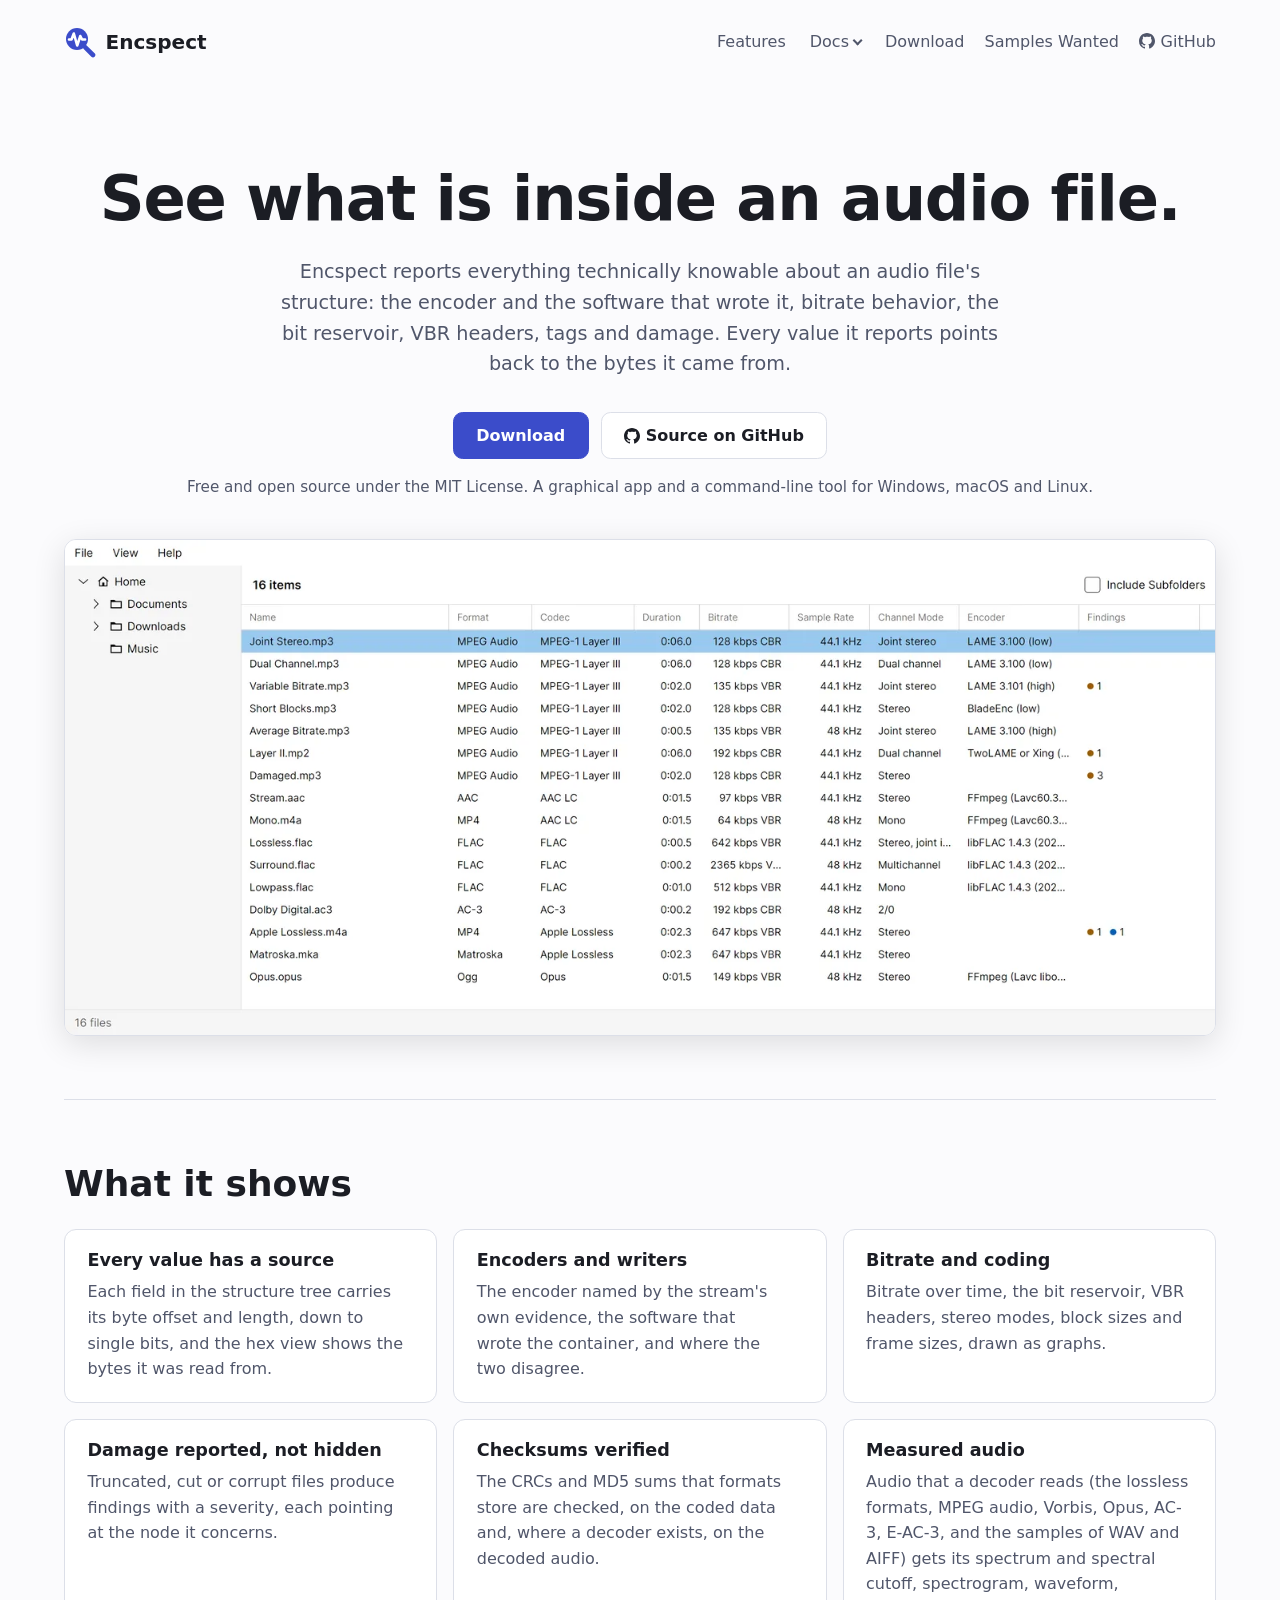
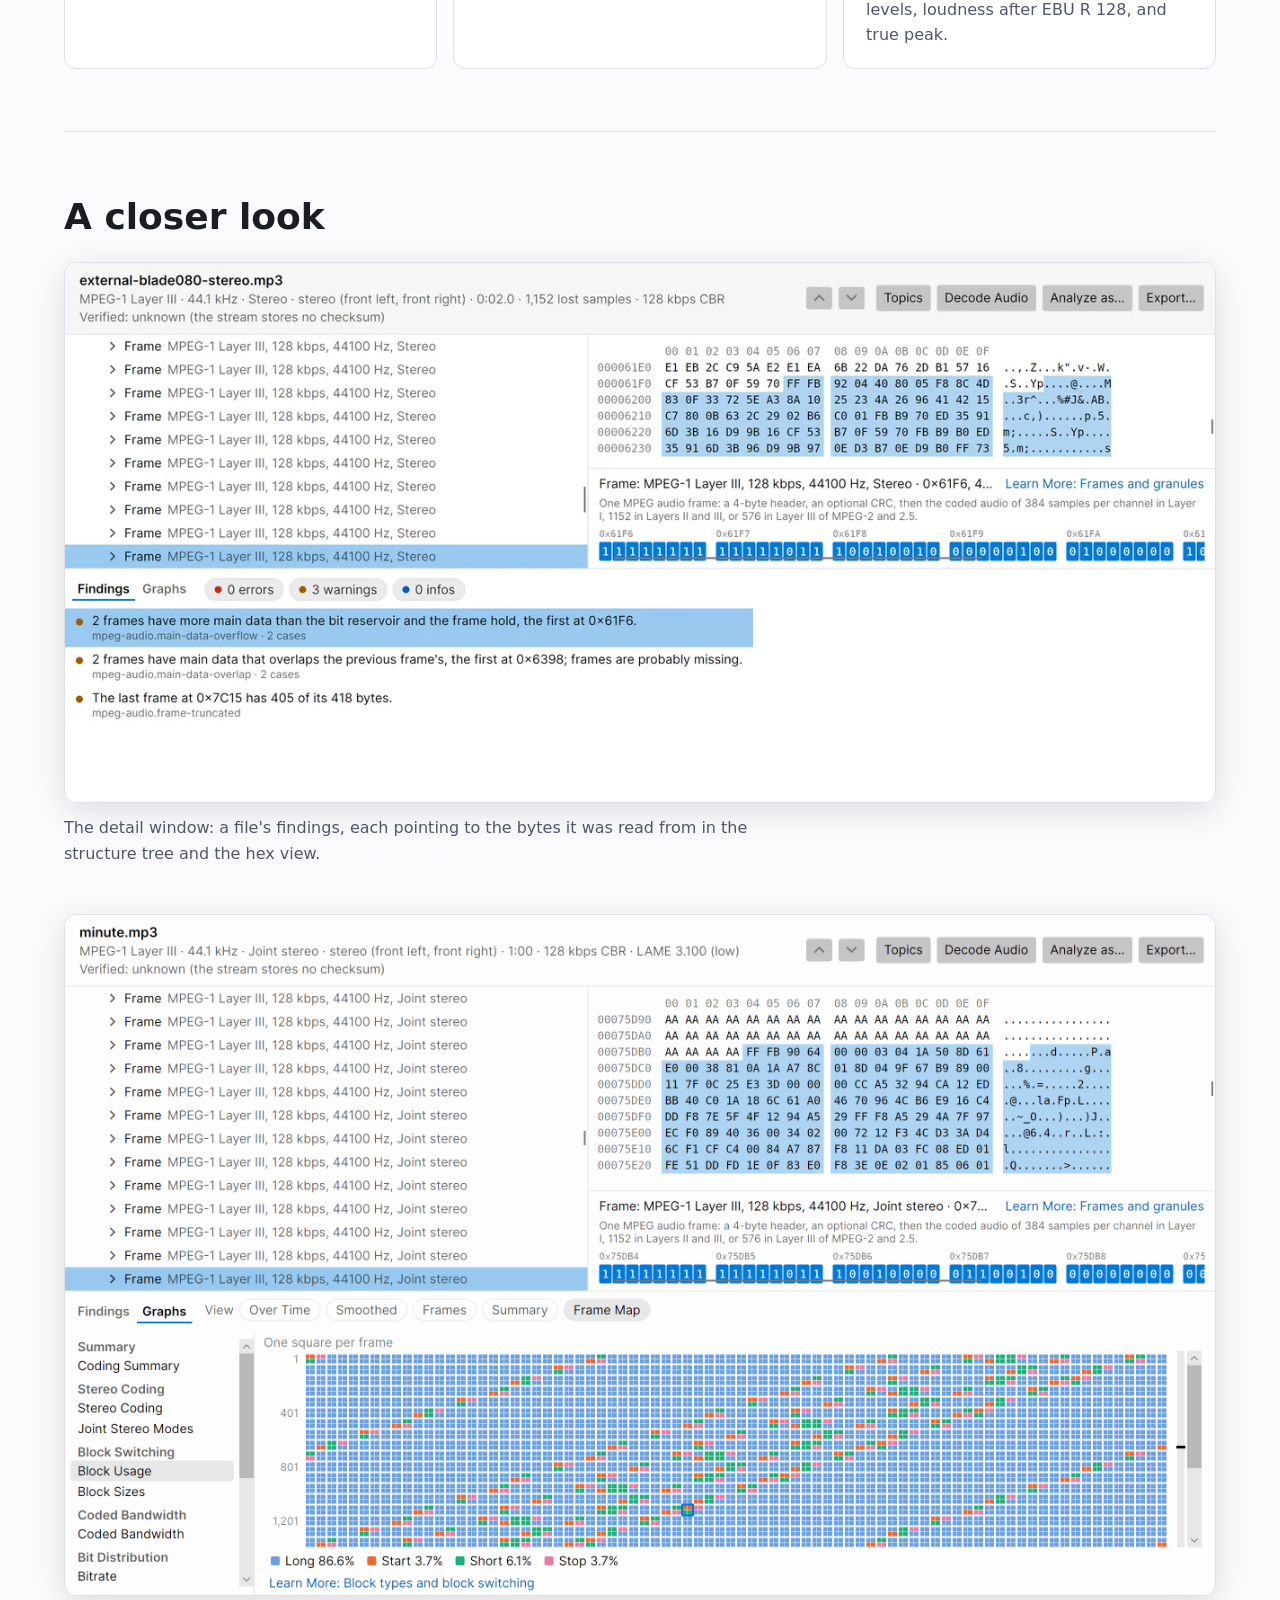
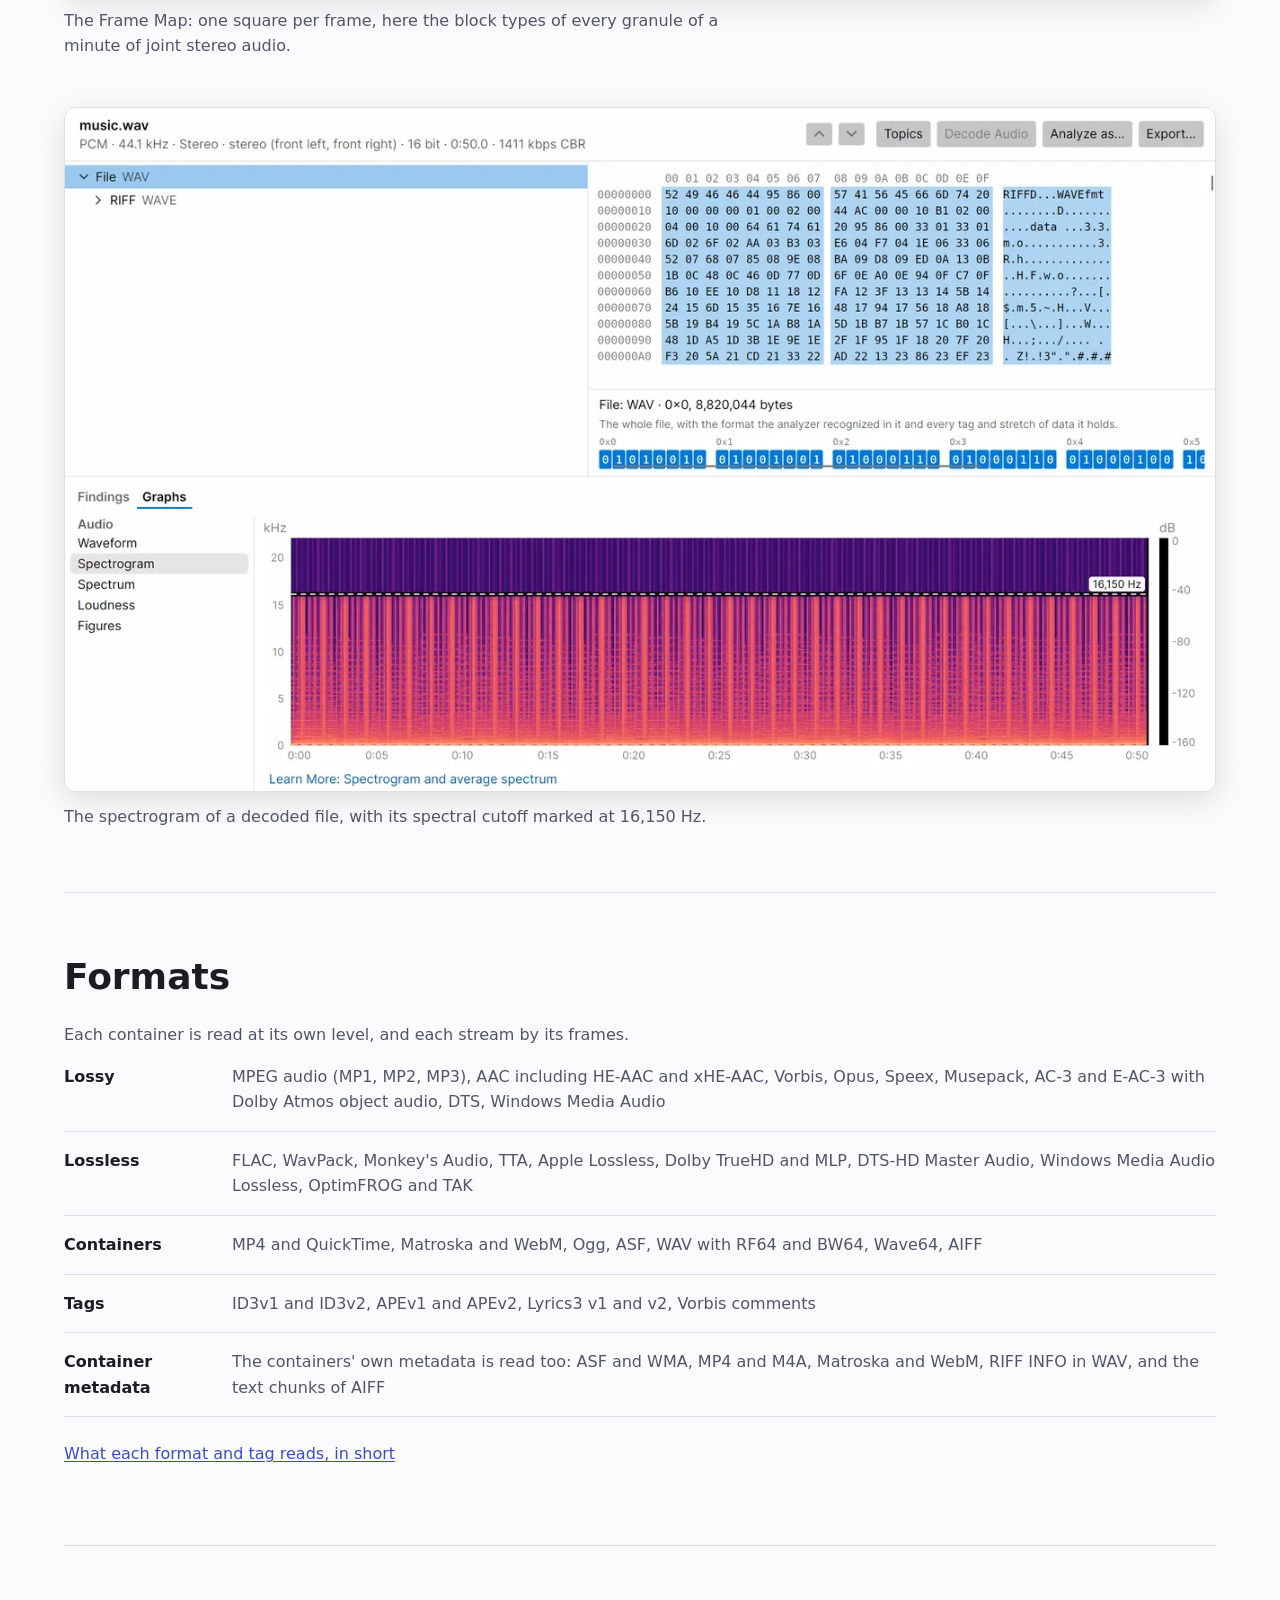
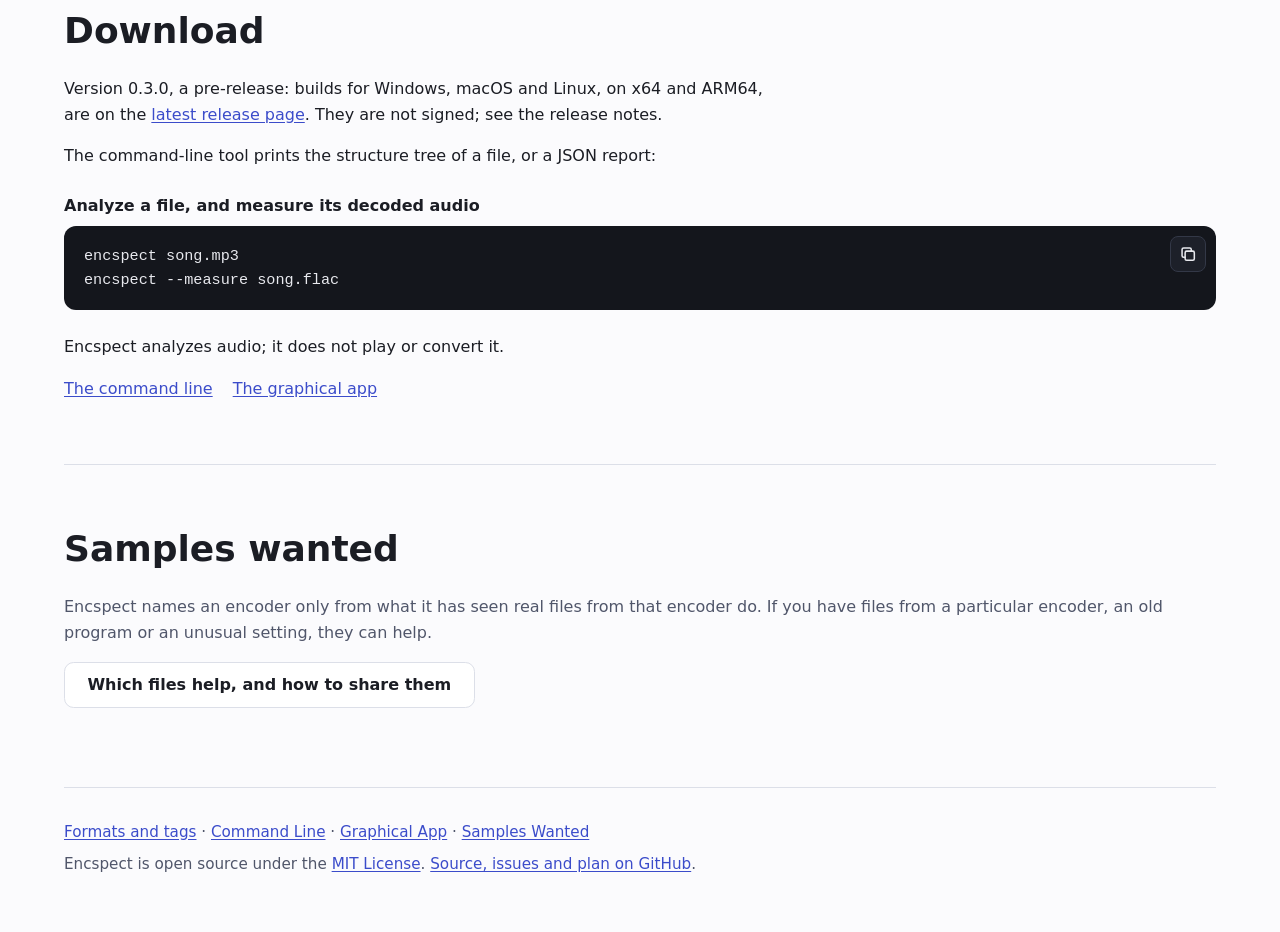
==== site/index.html @ ce69923f "Header: the Docs arrow drawn with borders, a chevron that flips when open Co-Authored-By: Claude Opu" ====
<!DOCTYPE html>
<html lang="en">
<head>
  <meta charset="utf-8">
  <meta name="viewport" content="width=device-width, initial-scale=1.0">
  <meta name="color-scheme" content="light dark">
  <meta name="text-scale" content="scale">
  <title>Encspect: an audio file analyzer</title>
  <meta name="description" content="Encspect reports everything technically knowable about an audio file's structure: encoders and writers, bitrate behavior, VBR headers, tags and damage, each value pointing back to the bytes it came from.">
  <link rel="icon" href="favicon.svg" type="image/svg+xml">
  <link rel="apple-touch-icon" href="apple-touch-icon.png">
  <link rel="stylesheet" href="styles.css">
  <script src="copy.js" defer></script>
</head>
<body>
  <a class="skip-link" href="#main">Skip to content</a>

  <header class="site-header">
    <a class="brand" href="./" aria-label="Encspect home">
      <img class="brand-mark" src="favicon.svg" alt="" width="32" height="32">
      <span>Encspect</span>
    </a>
    <nav aria-label="Main">
      <button type="button" class="nav-button menu-toggle" aria-expanded="false" aria-controls="site-menu">
        <span class="sr-only">Menu</span>
        <svg class="icon-bars" viewBox="0 0 24 24" aria-hidden="true"><path d="M4 7h16M4 12h16M4 17h16"></path></svg>
      </button>
      <ul class="menu" id="site-menu">
        <li><a href="./#features">Features</a></li>
        <li class="has-sub">
          <button type="button" class="nav-button docs-toggle" aria-expanded="false" aria-controls="docs-menu">Docs <span class="chevron" aria-hidden="true"></span></button>
          <ul class="sub" id="docs-menu">
            <li><a href="formats.html">Formats and Tags</a></li>
            <li><a href="cli.html">Command Line</a></li>
            <li><a href="gui.html">Graphical App</a></li>
          </ul>
        </li>
        <li><a href="./#download">Download</a></li>
        <li><a href="samples.html">Samples Wanted</a></li>
        <li><a class="github" href="https://github.com/smares/encspect">GitHub</a></li>
      </ul>
    </nav>
  </header>
  <script src="nav.js"></script>

  <main id="main">
    <section class="hero" aria-labelledby="hero-title">
      <h1 id="hero-title">See what is inside an audio file.</h1>
      <p class="lead">Encspect reports everything technically knowable about an audio file's structure: the encoder and the software that wrote it, bitrate behavior, the bit reservoir, VBR headers, tags and damage. Every value it reports points back to the bytes it came from.</p>
      <p class="actions">
        <a class="button primary" href="https://github.com/smares/encspect/releases/latest">Download</a>
        <a class="button github" href="https://github.com/smares/encspect">Source on GitHub</a>
      </p>
      <p class="note">Free and open source under the MIT License. A graphical app and a command-line tool for Windows, macOS and Linux.</p>
      <picture class="shot hero-shot">
        <source media="(prefers-color-scheme: dark)" srcset="images/main-dark-1440.webp 1440w, images/main-dark-2880.webp 2880w" sizes="(max-width: 72rem) 100vw, 72rem" width="2880" height="1240">
        <img src="images/main-light-1440.webp" srcset="images/main-light-1440.webp 1440w, images/main-light-2880.webp 2880w" sizes="(max-width: 72rem) 100vw, 72rem" width="2880" height="1240" fetchpriority="high" alt="Encspect's main window with a folder tree and a list of sixteen audio files with format, codec, bitrate, encoder and findings columns">
      </picture>
    </section>

    <section id="features" aria-labelledby="features-title">
      <h2 id="features-title">What it shows</h2>
      <ul class="cards">
        <li class="card">
          <h3>Every value has a source</h3>
          <p>Each field in the structure tree carries its byte offset and length, down to single bits, and the hex view shows the bytes it was read from.</p>
        </li>
        <li class="card">
          <h3>Encoders and writers</h3>
          <p>The encoder named by the stream's own evidence, the software that wrote the container, and where the two disagree.</p>
        </li>
        <li class="card">
          <h3>Bitrate and coding</h3>
          <p>Bitrate over time, the bit reservoir, VBR headers, stereo modes, block sizes and frame sizes, drawn as graphs.</p>
        </li>
        <li class="card">
          <h3>Damage reported, not hidden</h3>
          <p>Truncated, cut or corrupt files produce findings with a severity, each pointing at the node it concerns.</p>
        </li>
        <li class="card">
          <h3>Checksums verified</h3>
          <p>The CRCs and MD5 sums that formats store are checked, on the coded data and, where a decoder exists, on the decoded audio.</p>
        </li>
        <li class="card">
          <h3>Measured audio</h3>
          <p>Audio that a decoder reads (the lossless formats, MPEG audio, Vorbis, Opus, AC-3, E-AC-3, and the samples of WAV and AIFF) gets its spectrum and spectral cutoff, spectrogram, waveform, levels, loudness after EBU R 128, and true peak.</p>
        </li>
      </ul>
    </section>

    <section class="gallery" aria-labelledby="gallery-title">
      <h2 id="gallery-title">A closer look</h2>
      <figure>
        <picture class="shot">
          <source media="(prefers-color-scheme: dark)" srcset="images/detail-dark-1280.webp 1280w, images/detail-dark-2560.webp 2560w" sizes="(max-width: 72rem) 100vw, 72rem" width="2560" height="1200">
          <img src="images/detail-light-1280.webp" srcset="images/detail-light-1280.webp 1280w, images/detail-light-2560.webp 2560w" sizes="(max-width: 72rem) 100vw, 72rem" width="2560" height="1200" loading="lazy" alt="Encspect's detail window with three findings of an MP3 file, the structure tree and the hex view of the selected frame">
        </picture>
        <figcaption>The detail window: a file's findings, each pointing to the bytes it was read from in the structure tree and the hex view.</figcaption>
      </figure>
      <figure>
        <picture class="shot">
          <source media="(prefers-color-scheme: dark)" srcset="images/frame-map-dark-2560.webp" width="2560" height="1512">
          <img src="images/frame-map-light-2560.webp" width="2560" height="1512" loading="lazy" alt="The Frame Map of a one-minute MP3 file with one square per frame colored by block type">
        </picture>
        <figcaption>The Frame Map: one square per frame, here the block types of every granule of a minute of joint stereo audio.</figcaption>
      </figure>
      <figure>
        <picture class="shot">
          <source media="(prefers-color-scheme: dark)" srcset="images/spectrogram-dark-1280.webp 1280w, images/spectrogram-dark-2560.webp 2560w" sizes="(max-width: 72rem) 100vw, 72rem" width="2560" height="1520">
          <img src="images/spectrogram-light-1280.webp" srcset="images/spectrogram-light-1280.webp 1280w, images/spectrogram-light-2560.webp 2560w" sizes="(max-width: 72rem) 100vw, 72rem" width="2560" height="1520" loading="lazy" alt="The spectrogram of a decoded WAV file with a dashed line at its spectral cutoff of 16,150 Hz">
        </picture>
        <figcaption>The spectrogram of a decoded file, with its spectral cutoff marked at 16,150 Hz.</figcaption>
      </figure>
    </section>

    <section id="formats" aria-labelledby="formats-title">
      <h2 id="formats-title">Formats</h2>
      <p class="section-lead">Each container is read at its own level, and each stream by its frames.</p>
      <dl class="formats">
        <div>
          <dt>Lossy</dt>
          <dd>MPEG audio (MP1, MP2, MP3), AAC including HE-AAC and xHE-AAC, Vorbis, Opus, Speex, Musepack, AC-3 and E-AC-3 with Dolby Atmos object audio, DTS, Windows Media Audio</dd>
        </div>
        <div>
          <dt>Lossless</dt>
          <dd>FLAC, WavPack, Monkey's Audio, TTA, Apple Lossless, Dolby TrueHD and MLP, DTS-HD Master Audio, Windows Media Audio Lossless, OptimFROG and TAK</dd>
        </div>
        <div>
          <dt>Containers</dt>
          <dd>MP4 and QuickTime, Matroska and WebM, Ogg, ASF, WAV with RF64 and BW64, Wave64, AIFF</dd>
        </div>
        <div>
          <dt>Tags</dt>
          <dd>ID3v1 and ID3v2, APEv1 and APEv2, Lyrics3 v1 and v2, Vorbis comments</dd>
        </div>
        <div>
          <dt>Container metadata</dt>
          <dd>The containers' own metadata is read too: ASF and WMA, MP4 and M4A, Matroska and WebM, RIFF INFO in WAV, and the text chunks of AIFF</dd>
        </div>
      </dl>
      <p><a href="formats.html">What each format and tag reads, in short</a></p>
    </section>

    <section id="download" aria-labelledby="download-title">
      <h2 id="download-title">Download</h2>
      <p>Version 0.3.0, a pre-release: builds for Windows, macOS and Linux, on x64 and ARM64, are on the <a href="https://github.com/smares/encspect/releases/latest">latest release page</a>. They are not signed; see the release notes.</p>
      <p>The command-line tool prints the structure tree of a file, or a JSON report:</p>
      <figure class="code">
        <figcaption id="cli-caption">Analyze a file, and measure its decoded audio</figcaption>
        <div class="copyable">
          <pre role="region" aria-labelledby="cli-caption" tabindex="0"><code id="cli-example">encspect song.mp3
encspect --measure song.flac</code></pre>
          <span class="copy">
            <button type="button" class="copy-button" command="--copy" commandfor="cli-example" aria-label="Copy the commands">
              <svg class="icon icon-copy" viewBox="0 0 24 24" aria-hidden="true"><rect x="8" y="8" width="12" height="12" rx="2"></rect><path d="M16 8V6a2 2 0 0 0-2-2H6a2 2 0 0 0-2 2v8a2 2 0 0 0 2 2h2"></path></svg>
              <svg class="icon icon-check" viewBox="0 0 24 24" aria-hidden="true"><path d="M5 12.5l4.5 4.5L19 7.5"></path></svg>
            </button>
            <span class="tip" role="status"></span>
          </span>
        </div>
      </figure>
      <p>Encspect analyzes audio; it does not play or convert it.</p>
      <ul class="link-row">
        <li><a href="cli.html">The command line</a></li>
        <li><a href="gui.html">The graphical app</a></li>
      </ul>
    </section>

    <section id="samples" aria-labelledby="samples-title">
      <h2 id="samples-title">Samples wanted</h2>
      <p class="section-lead">Encspect names an encoder only from what it has seen real files from that encoder do. If you have files from a particular encoder, an old program or an unusual setting, they can help.</p>
      <p><a class="button" href="samples.html">Which files help, and how to share them</a></p>
    </section>
  </main>

  <footer class="site-footer">
    <p><a href="formats.html">Formats and tags</a> · <a href="cli.html">Command Line</a> · <a href="gui.html">Graphical App</a> · <a href="samples.html">Samples Wanted</a></p>
    <p>Encspect is open source under the <a href="https://github.com/smares/encspect/blob/main/LICENSE">MIT License</a>. <a href="https://github.com/smares/encspect">Source, issues and plan on GitHub</a>.</p>
  </footer>
</body>
</html>
---- site/styles.css ----
/* Encspect landing page. System fonts only, light and dark from the visitor's setting. */

:root {
  --surface-light: #fbfbfd;
  --surface-dark: #14161c;
  --raised-light: #ffffff;
  --raised-dark: #1d2029;
  --text-light: #1b1d24;
  --text-dark: #e8e9ee;
  --muted-light: #50566a;
  --muted-dark: #a9aebf;
  --border-light: #dcdfe8;
  --border-dark: #333847;
  --brand-light: #3b4cca;
  --brand-dark: #9aa8ff;
  --brand-text-light: #ffffff;
  --brand-text-dark: #10142e;

  /* Fallback for browsers without light-dark(): the light values, switched by the media query. */
  --surface: var(--surface-light);
  --raised: var(--raised-light);
  --text: var(--text-light);
  --muted: var(--muted-light);
  --border: var(--border-light);
  --brand: var(--brand-light);
  --brand-text: var(--brand-text-light);

  @media (prefers-color-scheme: dark) {
    --surface: var(--surface-dark);
    --raised: var(--raised-dark);
    --text: var(--text-dark);
    --muted: var(--muted-dark);
    --border: var(--border-dark);
    --brand: var(--brand-dark);
    --brand-text: var(--brand-text-dark);
  }

  @supports (color: light-dark(white, black)) {
    --surface: light-dark(var(--surface-light), var(--surface-dark));
    --raised: light-dark(var(--raised-light), var(--raised-dark));
    --text: light-dark(var(--text-light), var(--text-dark));
    --muted: light-dark(var(--muted-light), var(--muted-dark));
    --border: light-dark(var(--border-light), var(--border-dark));
    --brand: light-dark(var(--brand-light), var(--brand-dark));
    --brand-text: light-dark(var(--brand-text-light), var(--brand-text-dark));
  }

  color-scheme: light dark;
  accent-color: var(--brand);
}

*,
*::before,
*::after {
  box-sizing: border-box;
}

body {
  margin: 0;
  background: var(--surface);
  color: var(--text);
  font-family: system-ui, -apple-system, "Segoe UI", Roboto, "Helvetica Neue", Arial, sans-serif;
  line-height: 1.6;
  overflow-wrap: break-word;
}

a {
  color: var(--brand);
  text-underline-offset: 0.15em;
}

a:focus-visible,
button:focus-visible,
pre:focus-visible {
  outline: 3px solid var(--brand);
  outline-offset: 3px;
}

h1,
h2,
h3 {
  line-height: 1.2;
  text-wrap: balance;
}

p {
  text-wrap: pretty;
}

.skip-link {
  position: absolute;
  inset-inline-start: 1rem;
  inset-block-start: -10rem;
  padding: 0.5rem 1rem;
  background: var(--raised);
  border: 1px solid var(--border);
  border-radius: 0.5rem;
}

.skip-link:focus {
  inset-block-start: 1rem;
}

/* Page width: content up to 72rem, with a gutter that never drops below 1rem. */
.site-header,
main > section,
.site-footer {
  inline-size: min(100% - 2rem, 72rem);
  margin-inline: auto;
}

.site-header {
  display: flex;
  flex-wrap: wrap;
  align-items: center;
  justify-content: space-between;
  gap: 0.5rem 1.5rem;
  padding-block: 1.25rem;
}

.brand {
  display: inline-flex;
  align-items: center;
  gap: 0.6rem;
  color: var(--text);
  font-size: 1.25rem;
  font-weight: 700;
  text-decoration: none;
}

.brand-mark {
  inline-size: 2rem;
  block-size: 2rem;
}

.site-header ul {
  display: flex;
  flex-wrap: wrap;
  gap: 0.25rem 1.25rem;
  margin: 0;
  padding: 0;
  list-style: none;
}

.site-header {
  position: relative;
}

.site-header nav a {
  color: var(--muted);
  font-weight: 500;
  text-decoration: none;
}

.site-header nav a:hover {
  color: var(--text);
  text-decoration: underline;
}

main > section {
  padding-block: clamp(2.5rem, 1.5rem + 3vw, 4.5rem);
}

main > section + section {
  border-block-start: 1px solid var(--border);
}

.hero {
  text-align: center;
}

.hero h1 {
  margin-block: 1rem 1.25rem;
  font-size: clamp(2.25rem, 1.5rem + 3vw, 4rem);
  letter-spacing: -0.02em;
}

.lead {
  max-inline-size: 60ch;
  margin-inline: auto;
  color: var(--muted);
  font-size: 1.2rem;
}

.actions {
  display: flex;
  flex-wrap: wrap;
  justify-content: center;
  gap: 0.75rem;
  margin-block: 2rem 1rem;
}

.button {
  display: inline-flex;
  align-items: center;
  min-block-size: 2.75rem;
  padding: 0.6rem 1.4rem;
  border: 1px solid var(--border);
  border-radius: 0.6rem;
  background: var(--raised);
  color: var(--text);
  font-weight: 600;
  text-decoration: none;
}

.button:hover {
  border-color: var(--brand);
}

.button.primary {
  border-color: var(--brand);
  background: var(--brand);
  color: var(--brand-text);
}

.note {
  margin-block-end: 2.5rem;
  color: var(--muted);
  font-size: 0.95rem;
}

.shot img {
  display: block;
  inline-size: 100%;
  block-size: auto;
  border: 1px solid var(--border);
  border-radius: 0.75rem;
  box-shadow: 0 0.5rem 2rem rgb(0 0 0 / 0.12);
}

h2 {
  margin-block: 0 1.5rem;
  font-size: clamp(1.6rem, 1.3rem + 1.2vw, 2.25rem);
}

.section-lead {
  color: var(--muted);
}

.cards {
  display: grid;
  grid-template-columns: repeat(auto-fit, minmax(min(100%, 18rem), 1fr));
  gap: 1rem;
  margin: 0;
  padding: 0;
  list-style: none;
}

.card {
  padding: 1.25rem 1.4rem;
  border: 1px solid var(--border);
  border-radius: 0.75rem;
  background: var(--raised);
}

.card h3 {
  margin-block: 0 0.5rem;
  font-size: 1.1rem;
}

.card p {
  margin: 0;
  color: var(--muted);
}

.gallery figure {
  margin: 0 0 3rem;
}

.gallery figure:last-child {
  margin-block-end: 0;
}

figcaption {
  max-inline-size: 70ch;
  margin-block-start: 0.75rem;
  color: var(--muted);
}

.formats {
  display: grid;
  gap: 1rem;
  margin: 0 0 1.5rem;
}

.formats div {
  display: grid;
  grid-template-columns: minmax(0, 9rem) minmax(0, 1fr);
  gap: 0.25rem 1.5rem;
  padding-block-end: 1rem;
  border-block-end: 1px solid var(--border);
}

.formats dt {
  font-weight: 700;
}

.formats dd {
  margin: 0;
  color: var(--muted);
}

@media (max-width: 36em) {
  .formats div {
    grid-template-columns: minmax(0, 1fr);
  }
}

#download > p {
  max-inline-size: 70ch;
}

.code {
  margin: 1.5rem 0;
}

.code figcaption {
  margin-block: 0 0.5rem;
  font-weight: 600;
  color: var(--text);
}

/* Code stays dark in both themes; inherited colors are set again under its own color-scheme. */
.copyable {
  color-scheme: dark;
  position: relative;
  border-radius: 0.75rem;
  background: var(--surface-dark);
  color: var(--text-dark);
  accent-color: var(--brand);
}

pre {
  margin: 0;
  padding: 1.1rem 3.75rem 1.1rem 1.25rem;
  overflow-x: auto;
  font-family: ui-monospace, "Cascadia Code", "SF Mono", Menlo, Consolas, monospace;
  font-size: 0.95rem;
  line-height: 1.6;
}

.copy {
  position: absolute;
  inset-block-start: 0.6rem;
  inset-inline-end: 0.6rem;
}

.copy-button {
  display: grid;
  place-items: center;
  min-inline-size: 2.25rem;
  min-block-size: 2.25rem;
  padding: 0.35rem;
  border: 1px solid var(--border-dark);
  border-radius: 0.5rem;
  background: var(--raised-dark);
  color: var(--text-dark);
  cursor: pointer;
}

.copy-button:hover {
  border-color: var(--brand-dark);
}

.icon {
  inline-size: 1.15rem;
  block-size: 1.15rem;
  fill: none;
  stroke: currentColor;
  stroke-width: 2;
  stroke-linecap: round;
  stroke-linejoin: round;
}

.icon-check,
.copy-button[data-copied] .icon-copy {
  display: none;
}

.copy-button[data-copied] .icon-check {
  display: block;
}

/* The bubble is the live region: shown and hidden by opacity, so it stays in the accessibility tree. */
.tip {
  position: absolute;
  inset-block-start: 50%;
  inset-inline-end: calc(100% + 0.5rem);
  translate: 0 -50%;
  padding: 0.2rem 0.6rem;
  border-radius: 0.4rem;
  background: var(--raised-dark);
  color: var(--text-dark);
  font-size: 0.85rem;
  white-space: nowrap;
  opacity: 0;
  pointer-events: none;
  transition: opacity 0.15s;
}

.tip:not(:empty) {
  opacity: 1;
}

@media (prefers-reduced-motion: reduce) {
  .tip {
    transition: none;
  }
}

.site-footer {
  padding-block: 2rem 3rem;
  border-block-start: 1px solid var(--border);
  color: var(--muted);
  font-size: 0.95rem;
}

/* Subpages: samples.html and formats.html */
.site-header nav a[aria-current="page"] {
  color: var(--text);
  text-decoration: underline;
}

main > .page-head {
  padding-block-end: 1rem;
}

.page-head h1 {
  margin-block: 1rem;
  font-size: clamp(2rem, 1.4rem + 2.5vw, 3.25rem);
  letter-spacing: -0.02em;
}

.page-head .lead {
  margin-inline: 0;
}

.prose > :is(p, ul, ol, .formats) {
  max-inline-size: 70ch;
}

.prose .formats {
  max-inline-size: none;
}

.prose :is(ul, ol) {
  padding-inline-start: 1.4rem;
}

.prose li + li {
  margin-block-start: 0.6rem;
}

.kinds {
  display: grid;
  grid-template-columns: repeat(auto-fit, minmax(min(100%, 18rem), 1fr));
  gap: 1rem;
}

.actions-left {
  margin-block: 1.5rem;
}

.site-footer p {
  margin-block: 0 0.5rem;
}

/* The GitHub mark before links to GitHub: one masked file, so it takes the link's color in both themes. */
.github::before {
  content: "";
  display: inline-block;
  width: 1em;
  height: 1em;
  margin-right: 0.35em;
  vertical-align: -0.125em;
  background-color: currentColor;
  -webkit-mask: url("github-mark.svg") center / contain no-repeat;
  mask: url("github-mark.svg") center / contain no-repeat;
}

/* Links that sit side by side wrap as whole links, without a separator that could start a line. */
.link-row {
  display: flex;
  flex-wrap: wrap;
  gap: 0.25em 1.25em;
  margin: 0;
  padding: 0;
  list-style: none;
}

/* Command Line and Graphical App pages */
.formats.wide div {
  grid-template-columns: minmax(0, 12rem) minmax(0, 1fr);
}

@media (max-width: 36em) {
  .formats.wide div {
    grid-template-columns: minmax(0, 1fr);
  }
}

.prose :is(p, li, dd) code,
.page-head code {
  font-family: ui-monospace, "Cascadia Code", "SF Mono", Menlo, Consolas, monospace;
  font-size: 0.9em;
}

.shot-section > :is(p, ul) {
  max-inline-size: 70ch;
}

.shot-section ul {
  padding-inline-start: 1.4rem;
}

.shot-section li + li {
  margin-block-start: 0.6rem;
}

.gallery-fig {
  margin: 0 0 1.5rem;
}

.prose .code,
.prose .code pre {
  max-inline-size: 70ch;
}

.prose .code pre {
  max-inline-size: none;
}

/* Header menu. Without JavaScript every link is listed and the buttons stay hidden; with it (class "js"),
   Docs is a dropdown on wide screens and one Menu button holds everything on narrow ones. */
.site-header nav {
  display: flex;
  align-items: center;
}

.nav-button {
  display: inline-flex;
  align-items: center;
  gap: 0.3em;
  min-block-size: 2.75rem;
  padding: 0 0.25rem;
  border: 0;
  background: none;
  color: var(--muted);
  font: inherit;
  font-weight: 500;
  cursor: pointer;
}

.nav-button:hover,
.nav-button[aria-expanded="true"],
.nav-button[aria-current] {
  color: var(--text);
}

.nav-button[aria-current] {
  text-decoration: underline;
  text-underline-offset: 0.15em;
}

.nav-button .chevron {
  inline-size: 0.45em;
  block-size: 0.45em;
  margin-block-start: -0.2em;
  border-inline-end: 2px solid currentColor;
  border-block-end: 2px solid currentColor;
  rotate: 45deg;
}

.nav-button[aria-expanded="true"] .chevron {
  margin-block: 0.15em 0;
  rotate: 225deg;
}

.nav-button .icon-bars {
  inline-size: 1.5rem;
  block-size: 1.5rem;
  fill: none;
  stroke: currentColor;
  stroke-width: 2;
  stroke-linecap: round;
}

.sr-only {
  position: absolute;
  inline-size: 1px;
  block-size: 1px;
  overflow: hidden;
  clip-path: inset(50%);
  white-space: nowrap;
}

.menu-toggle,
.docs-toggle {
  display: none;
}

.js .docs-toggle {
  display: inline-flex;
}

.site-header .menu {
  align-items: center;
}

.has-sub {
  position: relative;
}

.sub {
  margin: 0;
  padding: 0;
  list-style: none;
}

.sub li + li {
  margin: 0;
}

@media (min-width: 43.76em) {
  .js .docs-toggle[aria-expanded="false"] + .sub {
    display: none;
  }

  .js .sub {
    position: absolute;
    inset-block-start: 100%;
    inset-inline-start: -0.75rem;
    z-index: 10;
    display: block;
    min-inline-size: 13rem;
    padding: 0.4rem;
    border: 1px solid var(--border);
    border-radius: 0.6rem;
    background: var(--raised);
    box-shadow: 0 0.5rem 2rem rgb(0 0 0 / 0.18);
  }

  .js .sub a {
    display: flex;
    align-items: center;
    min-block-size: 2.5rem;
    padding: 0 0.75rem;
    border-radius: 0.4rem;
  }

  .js .sub a:hover {
    background: var(--surface);
  }
}

@media (max-width: 43.75em) {
  .js .site-header {
    flex-wrap: nowrap;
  }

  .js .menu-toggle {
    display: inline-flex;
    inline-size: 2.75rem;
    justify-content: center;
    border: 1px solid var(--border);
    border-radius: 0.6rem;
    background: var(--raised);
    color: var(--text);
  }

  .js .menu-toggle[aria-expanded="false"] ~ .menu {
    display: none;
  }

  .js .menu {
    position: absolute;
    inset-block-start: 100%;
    inset-inline: 0;
    z-index: 10;
    display: block;
    padding: 0.4rem;
    border: 1px solid var(--border);
    border-radius: 0.75rem;
    background: var(--raised);
    box-shadow: 0 0.5rem 2rem rgb(0 0 0 / 0.18);
  }

  .js .menu a {
    display: flex;
    align-items: center;
    min-block-size: 2.75rem;
    padding: 0 0.75rem;
    border-radius: 0.4rem;
  }

  .js .menu a:hover {
    background: var(--surface);
  }

  .js .docs-toggle {
    display: none;
  }

  .js .sub {
    display: block;
  }
}
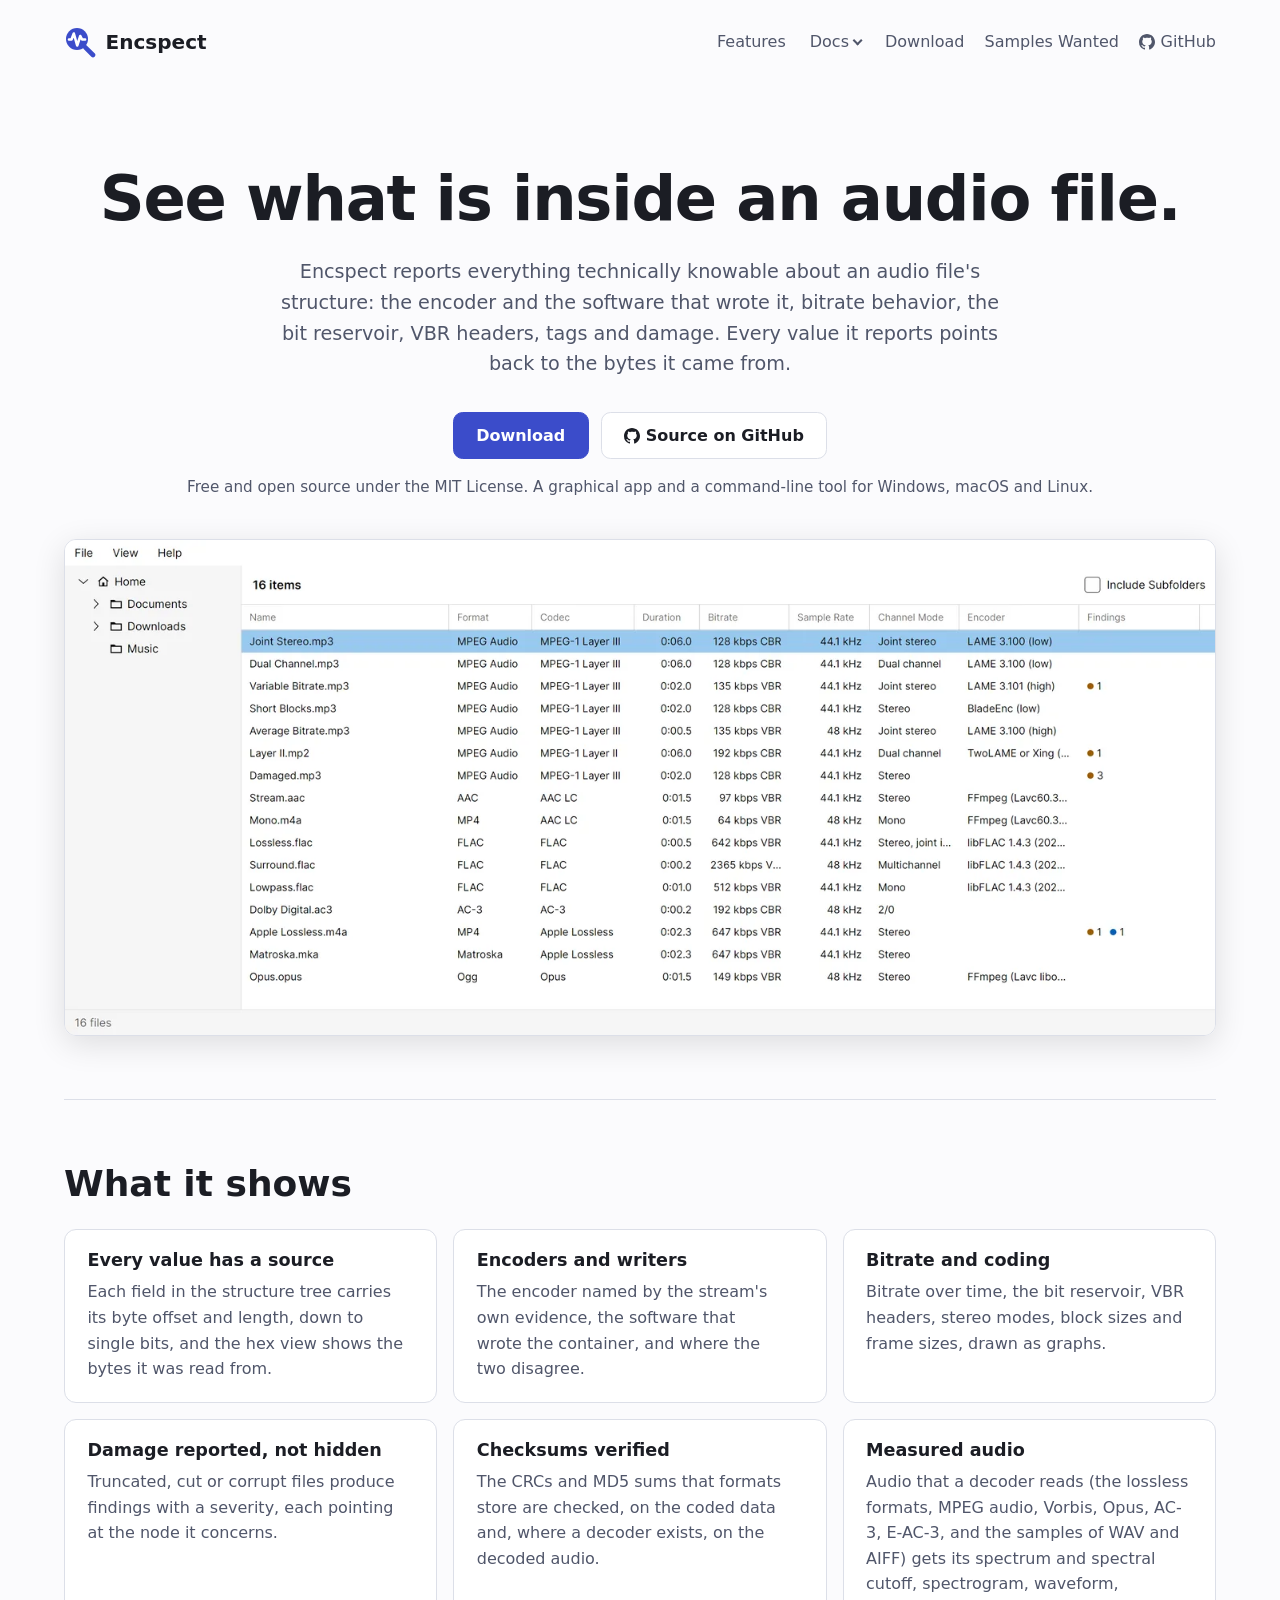
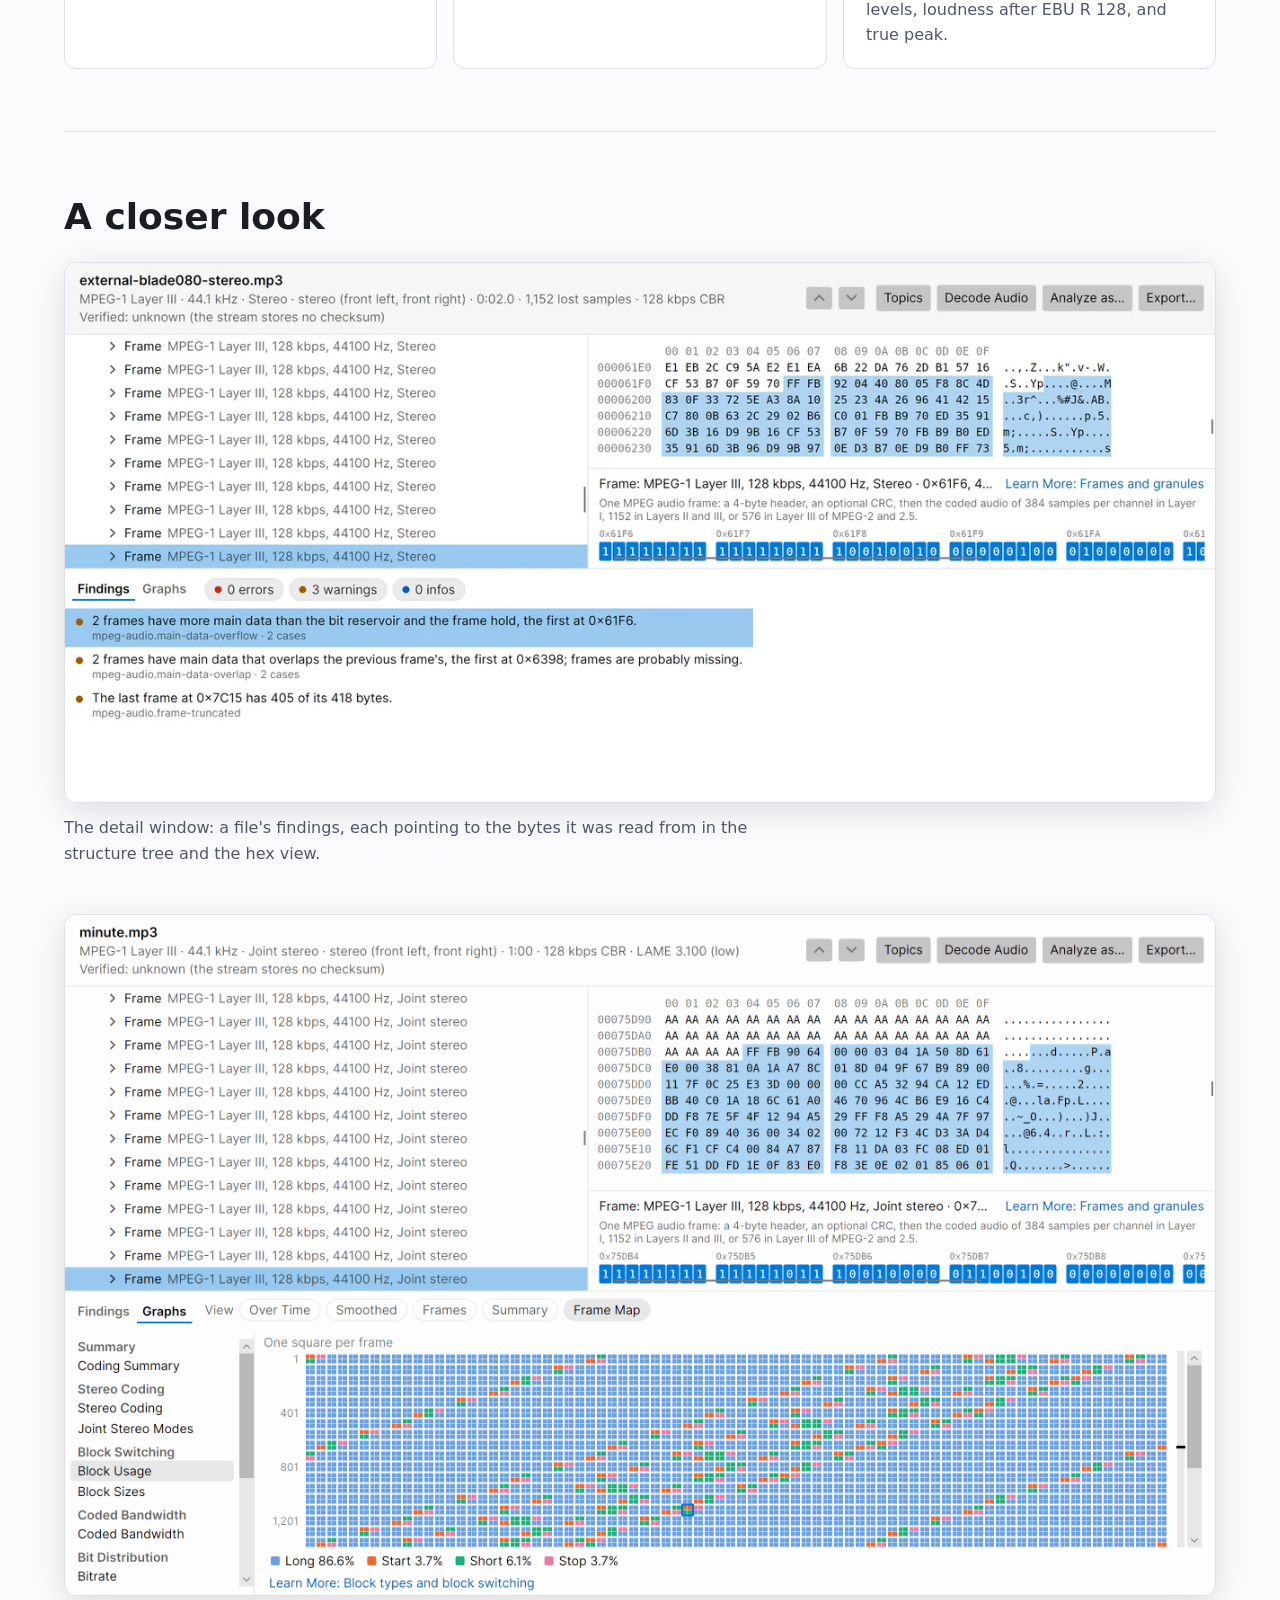
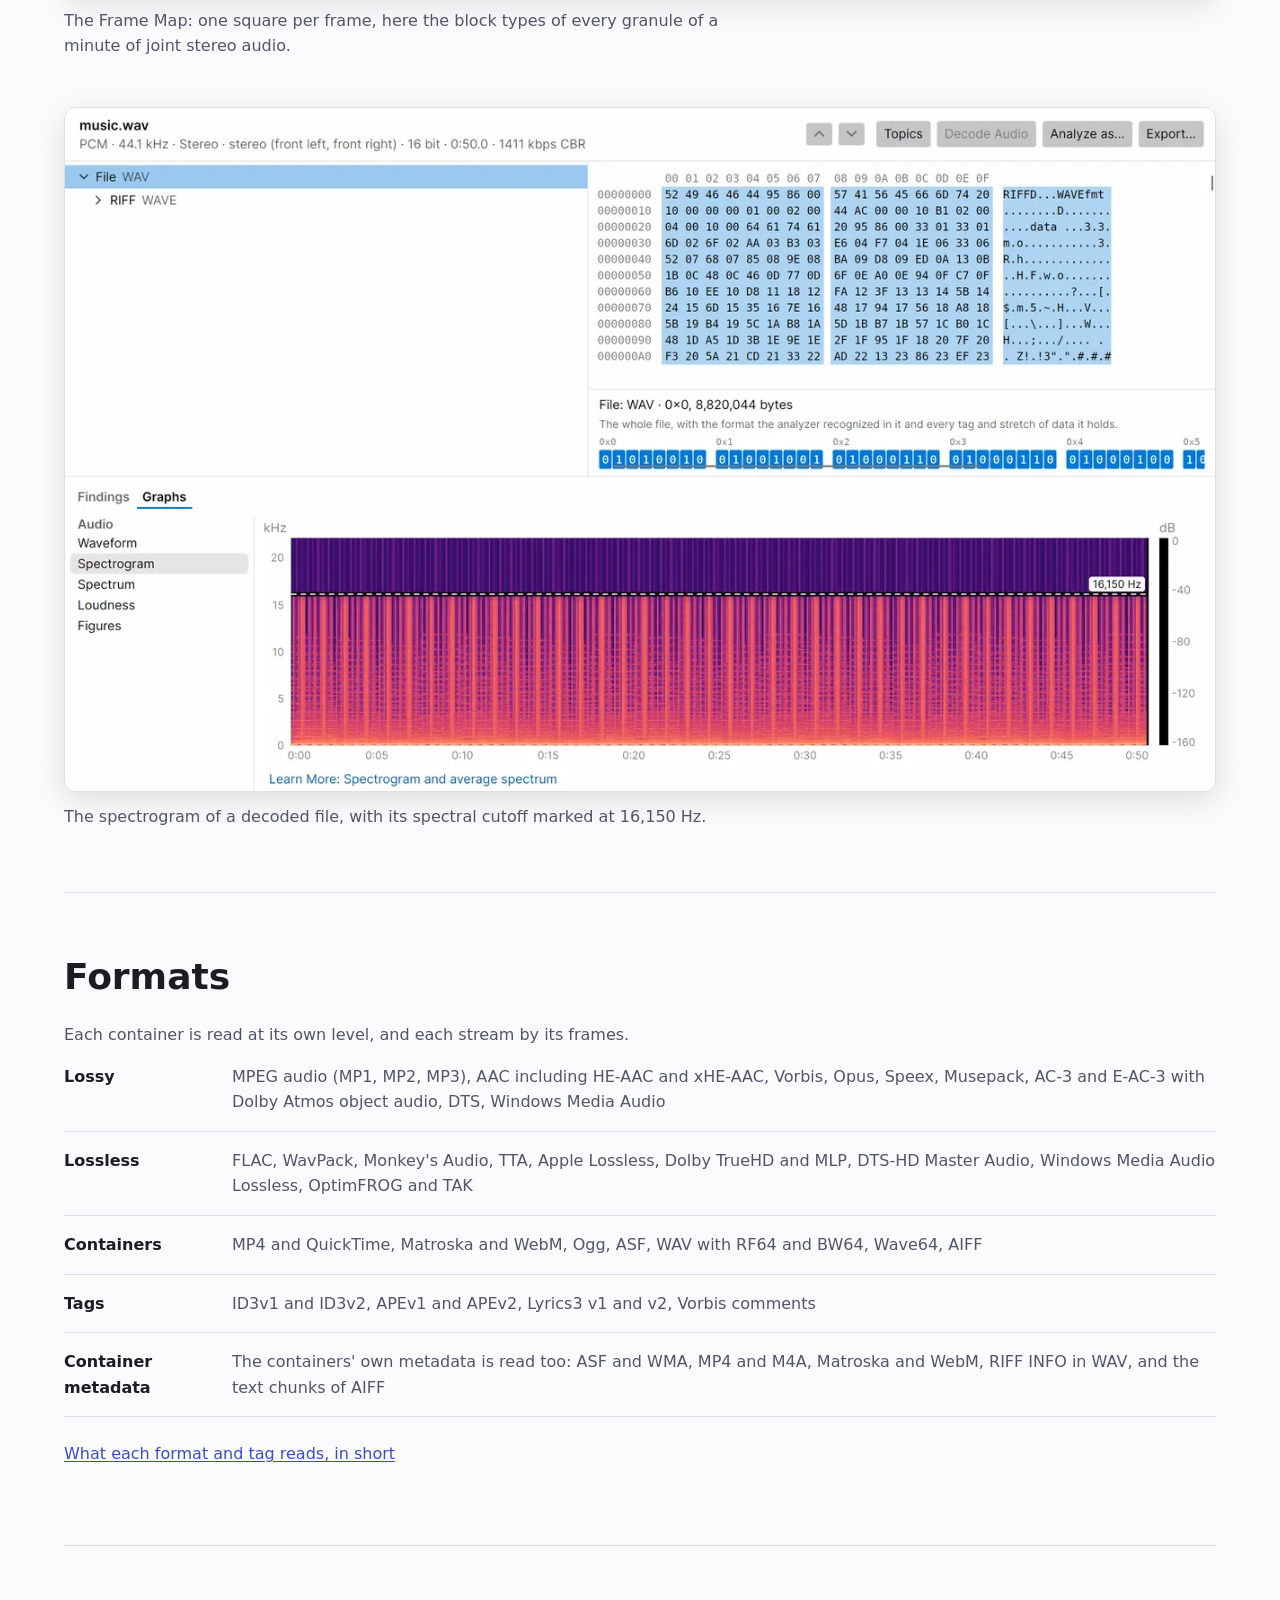
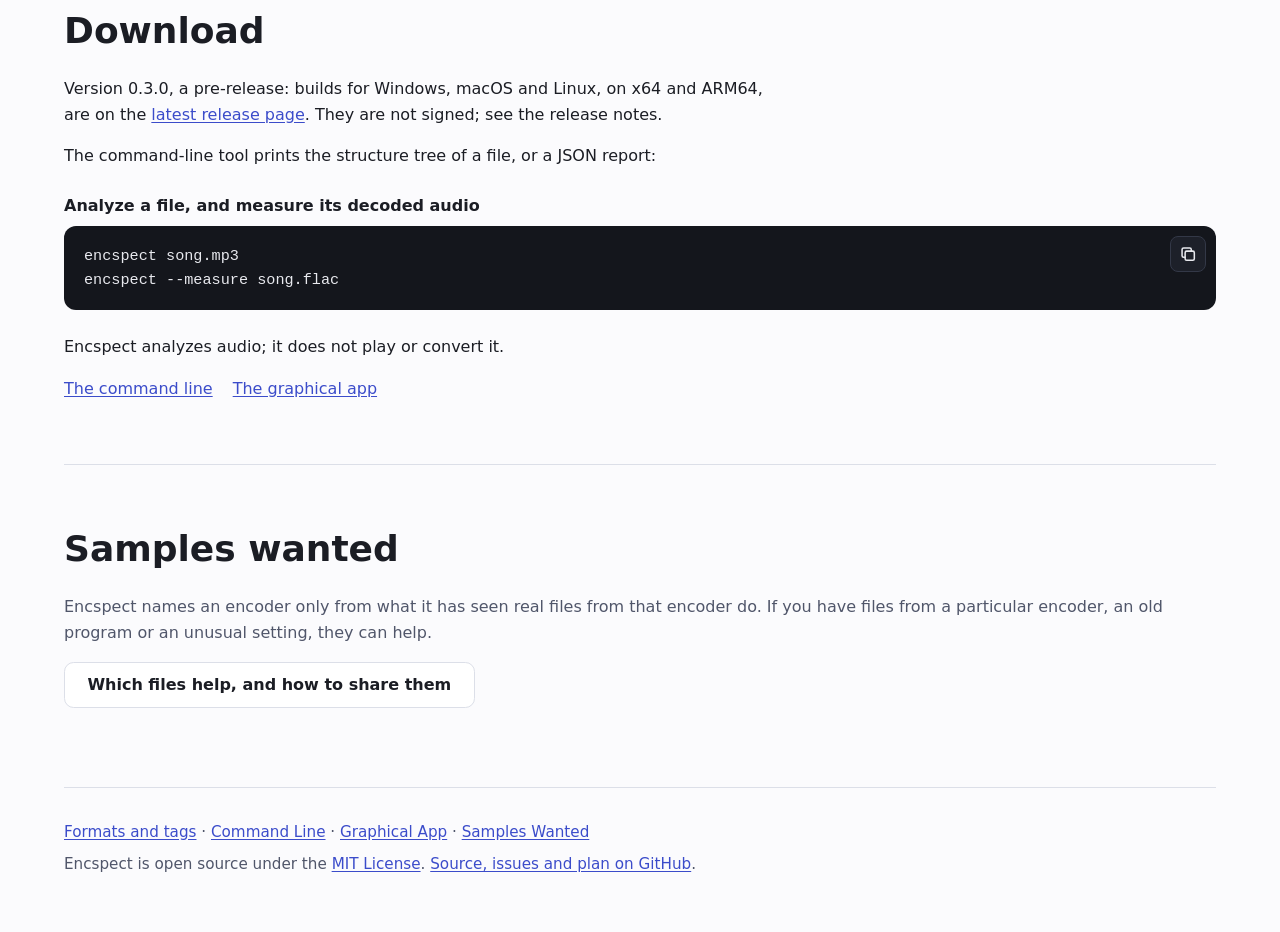
==== commit 15773d65: "Header: native popover navigation (navbar, viewport-aware-dropdowns), collapsed without script, inli" ====
--- a/site/index.html
+++ b/site/index.html
@@ -10,38 +10,40 @@
   <link rel="icon" href="favicon.svg" type="image/svg+xml">
   <link rel="apple-touch-icon" href="apple-touch-icon.png">
   <link rel="stylesheet" href="styles.css">
+  <script src="nav.js" defer></script>
   <script src="copy.js" defer></script>
 </head>
 <body>
   <a class="skip-link" href="#main">Skip to content</a>
 
   <header class="site-header">
-    <a class="brand" href="./" aria-label="Encspect home">
-      <img class="brand-mark" src="favicon.svg" alt="" width="32" height="32">
-      <span>Encspect</span>
-    </a>
-    <nav aria-label="Main">
-      <button type="button" class="nav-button menu-toggle" aria-expanded="false" aria-controls="site-menu">
-        <span class="sr-only">Menu</span>
-        <svg class="icon-bars" viewBox="0 0 24 24" aria-hidden="true"><path d="M4 7h16M4 12h16M4 17h16"></path></svg>
-      </button>
-      <ul class="menu" id="site-menu">
-        <li><a href="./#features">Features</a></li>
-        <li class="has-sub">
-          <button type="button" class="nav-button docs-toggle" aria-expanded="false" aria-controls="docs-menu">Docs <span class="chevron" aria-hidden="true"></span></button>
-          <ul class="sub" id="docs-menu">
-            <li><a href="formats.html">Formats and Tags</a></li>
-            <li><a href="cli.html">Command Line</a></li>
-            <li><a href="gui.html">Graphical App</a></li>
-          </ul>
-        </li>
-        <li><a href="./#download">Download</a></li>
-        <li><a href="samples.html">Samples Wanted</a></li>
-        <li><a class="github" href="https://github.com/smares/encspect">GitHub</a></li>
-      </ul>
-    </nav>
+    <div class="header-inner">
+      <a class="brand" href="./" aria-label="Encspect home">
+        <img class="brand-mark" src="favicon.svg" alt="" width="32" height="32">
+        <span>Encspect</span>
+      </a>
+      <nav class="site-nav" aria-label="Main">
+        <button type="button" class="menu-button" popovertarget="site-menu" popovertargetaction="toggle" aria-controls="site-menu">
+          <svg class="icon-bars" viewBox="0 0 24 24" aria-hidden="true"><path d="M4 7h16M4 12h16M4 17h16"></path></svg>
+          <span class="sr-only">Menu</span>
+        </button>
+        <ul class="site-menu" id="site-menu" popover="auto">
+          <li><a href="./#features">Features</a></li>
+          <li class="nav-dropdown">
+            <button type="button" class="dropdown-trigger" popovertarget="docs-menu" aria-expanded="false" aria-controls="docs-menu">Docs <span class="chevron" aria-hidden="true"></span></button>
+            <ul class="dropdown-list" id="docs-menu">
+              <li><a href="formats.html">Formats and Tags</a></li>
+              <li><a href="cli.html">Command Line</a></li>
+              <li><a href="gui.html">Graphical App</a></li>
+            </ul>
+          </li>
+          <li><a href="./#download">Download</a></li>
+          <li><a href="samples.html">Samples Wanted</a></li>
+          <li><a class="github" href="https://github.com/smares/encspect">GitHub</a></li>
+        </ul>
+      </nav>
+    </div>
   </header>
-  <script src="nav.js"></script>
 
   <main id="main">
     <section class="hero" aria-labelledby="hero-title">
--- a/site/styles.css
+++ b/site/styles.css
@@ -109,13 +109,18 @@
   margin-inline: auto;
 }
 
-.site-header {
+.header-inner {
   display: flex;
-  flex-wrap: wrap;
   align-items: center;
   justify-content: space-between;
   gap: 0.5rem 1.5rem;
   padding-block: 1.25rem;
+}
+
+/* Kept at their natural width, so the script can tell whether the inline row fits. */
+.header-inner > * {
+  flex-shrink: 0;
+  white-space: nowrap;
 }
 
 .brand {
@@ -133,18 +138,6 @@
   block-size: 2rem;
 }
 
-.site-header ul {
-  display: flex;
-  flex-wrap: wrap;
-  gap: 0.25rem 1.25rem;
-  margin: 0;
-  padding: 0;
-  list-style: none;
-}
-
-.site-header {
-  position: relative;
-}
 
 .site-header nav a {
   color: var(--muted);
@@ -474,6 +467,8 @@
   margin-right: 0.35em;
   vertical-align: -0.125em;
   background-color: currentColor;
+  flex: none;
+  forced-color-adjust: none;
   -webkit-mask: url("github-mark.svg") center / contain no-repeat;
   mask: url("github-mark.svg") center / contain no-repeat;
 }
@@ -530,14 +525,15 @@
   max-inline-size: none;
 }
 
-/* Header menu. Without JavaScript every link is listed and the buttons stay hidden; with it (class "js"),
-   Docs is a dropdown on wide screens and one Menu button holds everything on narrow ones. */
-.site-header nav {
+/* Header navigation. Collapsed by default, and without script: one Menu button opens the list as a popover.
+   nav.js adds is-wide to the header when the whole row fits, and the list then becomes the inline navigation. */
+.site-nav {
   display: flex;
   align-items: center;
 }
 
-.nav-button {
+.menu-button,
+.dropdown-trigger {
   display: inline-flex;
   align-items: center;
   gap: 0.3em;
@@ -551,18 +547,42 @@
   cursor: pointer;
 }
 
-.nav-button:hover,
-.nav-button[aria-expanded="true"],
-.nav-button[aria-current] {
+.menu-button {
+  anchor-name: --menu-button;
+  justify-content: center;
+  min-inline-size: 2.75rem;
+  padding: 0;
+  border: 1px solid var(--border);
+  border-radius: 0.6rem;
+  background: var(--raised);
   color: var(--text);
 }
 
-.nav-button[aria-current] {
+.dropdown-trigger {
+  display: none;
+}
+
+.dropdown-trigger:hover,
+.dropdown-trigger[aria-expanded="true"],
+.dropdown-trigger[aria-current] {
+  color: var(--text);
+}
+
+.dropdown-trigger[aria-current] {
   text-decoration: underline;
   text-underline-offset: 0.15em;
 }
 
-.nav-button .chevron {
+.icon-bars {
+  inline-size: 1.5rem;
+  block-size: 1.5rem;
+  fill: none;
+  stroke: currentColor;
+  stroke-width: 2;
+  stroke-linecap: round;
+}
+
+.chevron {
   inline-size: 0.45em;
   block-size: 0.45em;
   margin-block-start: -0.2em;
@@ -571,18 +591,9 @@
   rotate: 45deg;
 }
 
-.nav-button[aria-expanded="true"] .chevron {
+.dropdown-trigger[aria-expanded="true"] .chevron {
   margin-block: 0.15em 0;
   rotate: 225deg;
-}
-
-.nav-button .icon-bars {
-  inline-size: 1.5rem;
-  block-size: 1.5rem;
-  fill: none;
-  stroke: currentColor;
-  stroke-width: 2;
-  stroke-linecap: round;
 }
 
 .sr-only {
@@ -594,114 +605,160 @@
   white-space: nowrap;
 }
 
-.menu-toggle,
-.docs-toggle {
-  display: none;
-}
-
-.js .docs-toggle {
-  display: inline-flex;
-}
-
-.site-header .menu {
-  align-items: center;
-}
-
-.has-sub {
-  position: relative;
-}
-
-.sub {
+.site-menu,
+.dropdown-list {
   margin: 0;
   padding: 0;
   list-style: none;
 }
 
-.sub li + li {
-  margin: 0;
-}
-
-@media (min-width: 43.76em) {
-  .js .docs-toggle[aria-expanded="false"] + .sub {
+.site-menu a,
+.dropdown-list a {
+  display: flex;
+  align-items: center;
+  min-block-size: 2.75rem;
+  padding-inline: 0.75rem;
+  border-radius: 0.4rem;
+}
+
+.site-menu a:hover,
+.dropdown-list a:hover {
+  background: var(--surface);
+  text-decoration: none;
+}
+
+@supports selector(:popover-open) {
+  .site-menu[popover] {
+    position: fixed;
+    inset: auto;
+    /* Roughly the header's height, for browsers without anchor positioning. */
+    inset-block-start: 4.25rem;
+    inset-block-start: anchor(--menu-button bottom);
+    inset-inline-end: max(1rem, calc((100dvw - 72rem) / 2));
+    inline-size: min(80dvw, 24rem);
+    max-inline-size: calc(100dvw - 2rem);
+    block-size: fit-content;
+    max-block-size: calc(100dvh - 6rem);
+    margin: 0;
+    margin-block-start: 0.25rem;
+    padding: 0.4rem;
+    overflow: auto;
+    border: 1px solid var(--border);
+    border-radius: 0.75rem;
+    background: var(--raised);
+    color: var(--text);
+    box-shadow: 0 0.5rem 2rem rgb(0 0 0 / 0.18);
+  }
+
+  .site-menu[popover]:not(:is(:popover-open, .\:popover-open)) {
     display: none;
   }
-
-  .js .sub {
-    position: absolute;
-    inset-block-start: 100%;
-    inset-inline-start: -0.75rem;
-    z-index: 10;
-    display: block;
-    min-inline-size: 13rem;
-    padding: 0.4rem;
-    border: 1px solid var(--border);
-    border-radius: 0.6rem;
-    background: var(--raised);
-    box-shadow: 0 0.5rem 2rem rgb(0 0 0 / 0.18);
-  }
-
-  .js .sub a {
+}
+
+/* A browser without popovers shows the whole list as a row that wraps, and no button. */
+@supports not selector(:popover-open) {
+  .menu-button {
+    display: none;
+  }
+
+  .header-inner {
+    flex-wrap: wrap;
+  }
+
+  .site-menu {
+    display: flex;
+    flex-wrap: wrap;
+    gap: 0.25rem 1.25rem;
+  }
+
+  .site-menu a {
+    min-block-size: 0;
+    padding-inline: 0;
+  }
+}
+
+.site-header.is-wide {
+  .menu-button {
+    display: none;
+  }
+
+  .dropdown-trigger {
+    display: inline-flex;
+  }
+
+  .site-menu {
+    position: static;
     display: flex;
     align-items: center;
-    min-block-size: 2.5rem;
-    padding: 0 0.75rem;
-    border-radius: 0.4rem;
-  }
-
-  .js .sub a:hover {
-    background: var(--surface);
-  }
-}
-
-@media (max-width: 43.75em) {
-  .js .site-header {
-    flex-wrap: nowrap;
-  }
-
-  .js .menu-toggle {
-    display: inline-flex;
-    inline-size: 2.75rem;
-    justify-content: center;
+    gap: 0.25rem 1.25rem;
+    inline-size: auto;
+    max-inline-size: none;
+    block-size: auto;
+    max-block-size: none;
+    margin: 0;
+    padding: 0;
+    overflow: visible;
+    border: 0;
+    background: transparent;
+    box-shadow: none;
+  }
+
+  .site-menu > li > a {
+    min-block-size: 0;
+    padding-inline: 0;
+    border-radius: 0;
+  }
+
+  .site-menu > li > a:hover {
+    background: none;
+    text-decoration: underline;
+  }
+
+  /* Also hides the list before the script sets popover on it. */
+  .dropdown-list:not(:is(:popover-open, .\:popover-open)) {
+    display: none;
+  }
+
+  .dropdown-list:is(:popover-open, .\:popover-open) {
+    display: grid;
+    inline-size: max-content;
+    min-inline-size: 13rem;
+    block-size: auto;
+    margin: 0;
+    padding: 0.4rem;
+    overflow: visible;
     border: 1px solid var(--border);
     border-radius: 0.6rem;
     background: var(--raised);
     color: var(--text);
-  }
-
-  .js .menu-toggle[aria-expanded="false"] ~ .menu {
-    display: none;
-  }
-
-  .js .menu {
+    box-shadow: 0 0.5rem 2rem rgb(0 0 0 / 0.18);
+  }
+
+  .dropdown-list a {
+    min-block-size: 2.5rem;
+  }
+}
+
+@supports (position-area: block-end) {
+  .site-header.is-wide .dropdown-list[popover] {
     position: absolute;
-    inset-block-start: 100%;
-    inset-inline: 0;
-    z-index: 10;
-    display: block;
-    padding: 0.4rem;
-    border: 1px solid var(--border);
-    border-radius: 0.75rem;
-    background: var(--raised);
-    box-shadow: 0 0.5rem 2rem rgb(0 0 0 / 0.18);
-  }
-
-  .js .menu a {
-    display: flex;
+    position-area: block-end span-inline-end;
+    position-try-fallbacks: flip-block, flip-inline;
+    inset: auto;
+    margin-block-start: 0.25rem;
+  }
+}
+
+@supports not (position-area: block-end) {
+  .site-header.is-wide .dropdown-list[popover] {
+    position: fixed;
+  }
+}
+
+@media (pointer: coarse) {
+  .site-header.is-wide .site-menu > li > a {
+    display: inline-flex;
     align-items: center;
     min-block-size: 2.75rem;
-    padding: 0 0.75rem;
-    border-radius: 0.4rem;
-  }
-
-  .js .menu a:hover {
-    background: var(--surface);
-  }
-
-  .js .docs-toggle {
-    display: none;
-  }
-
-  .js .sub {
-    display: block;
-  }
-}
+  }
+}
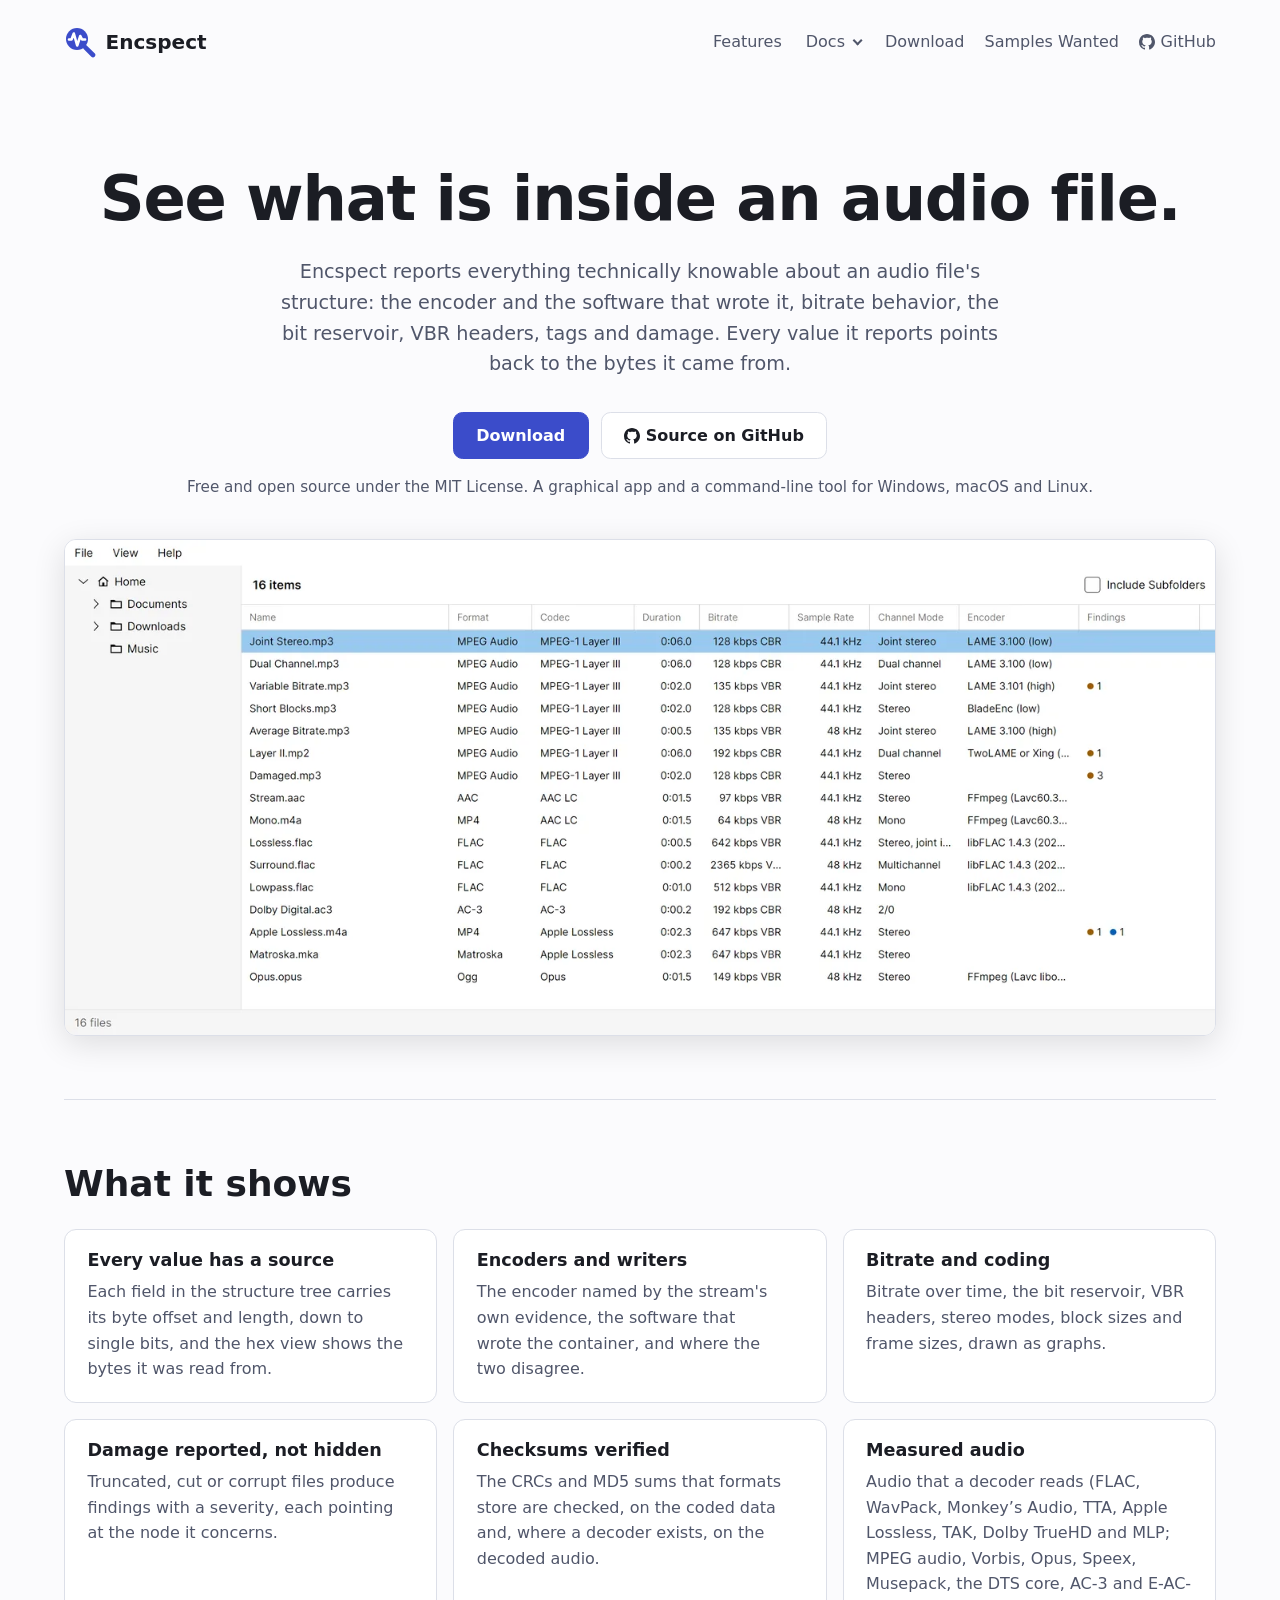
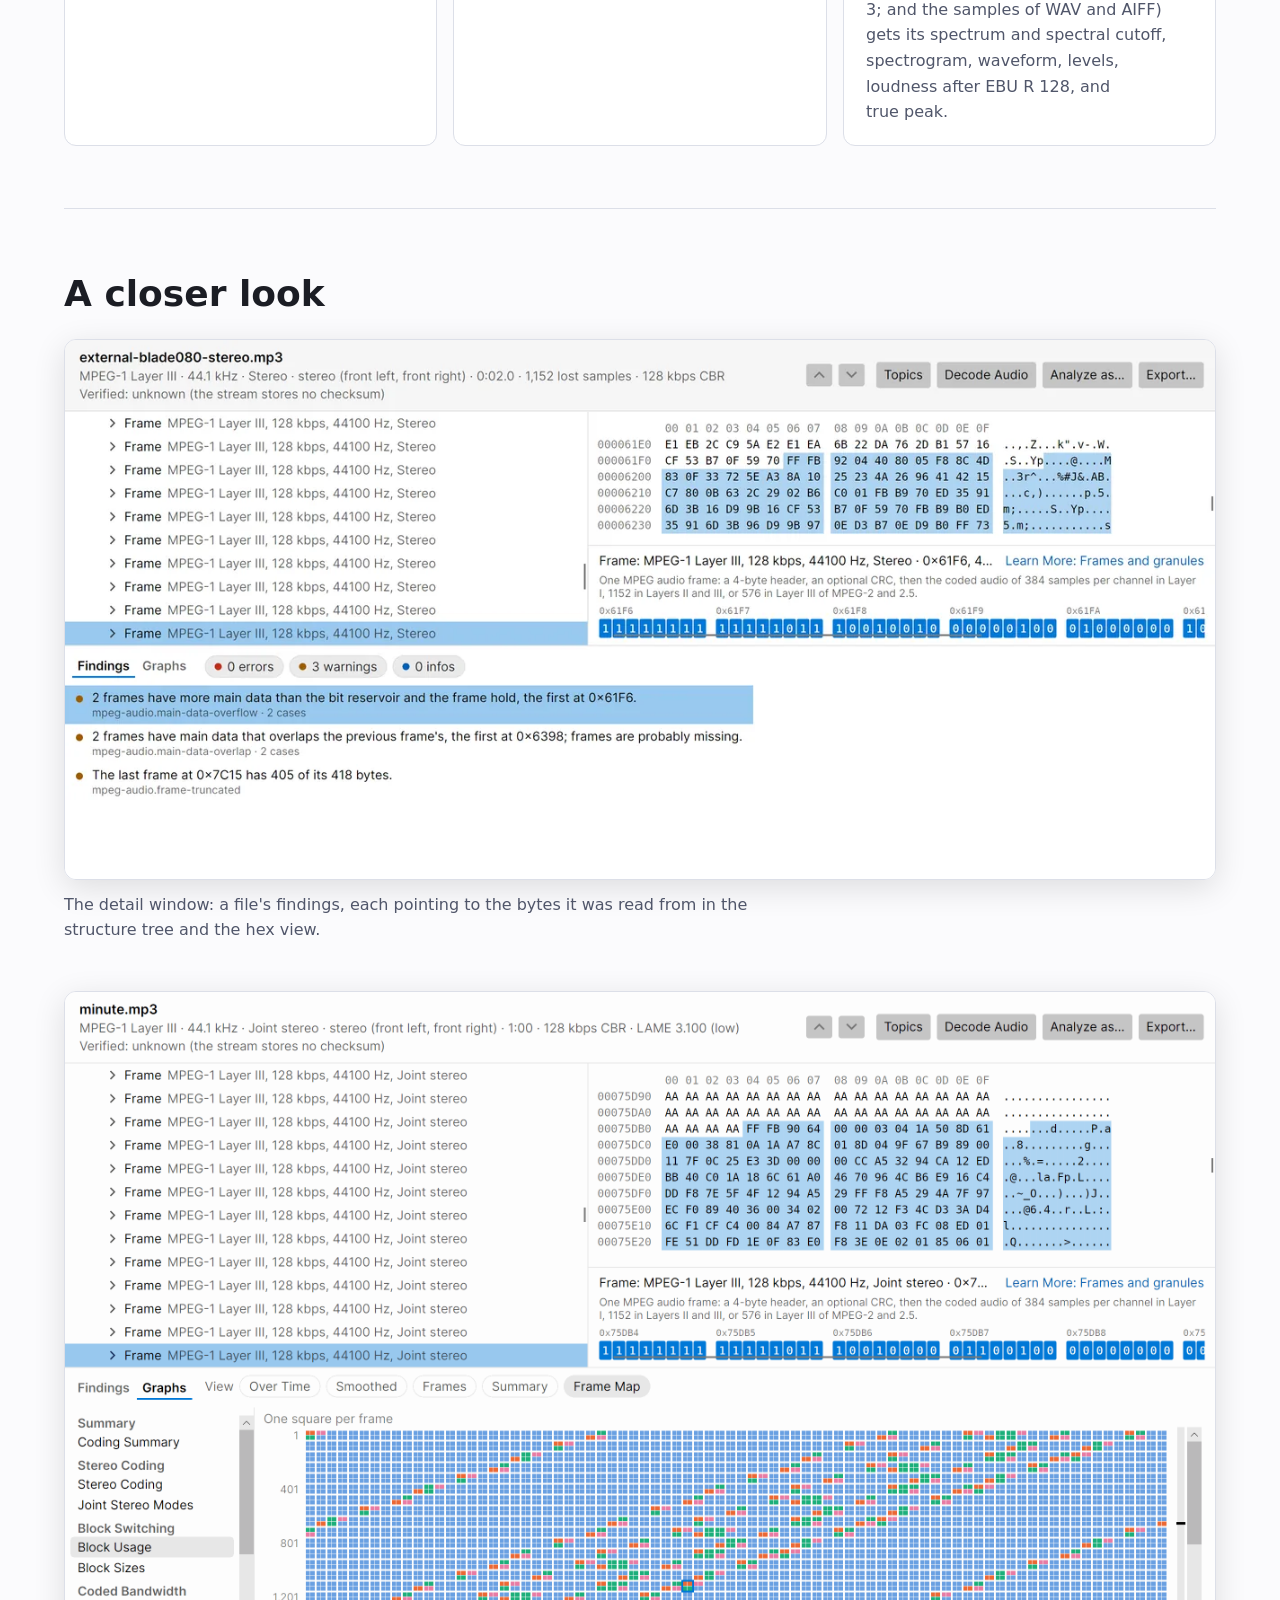
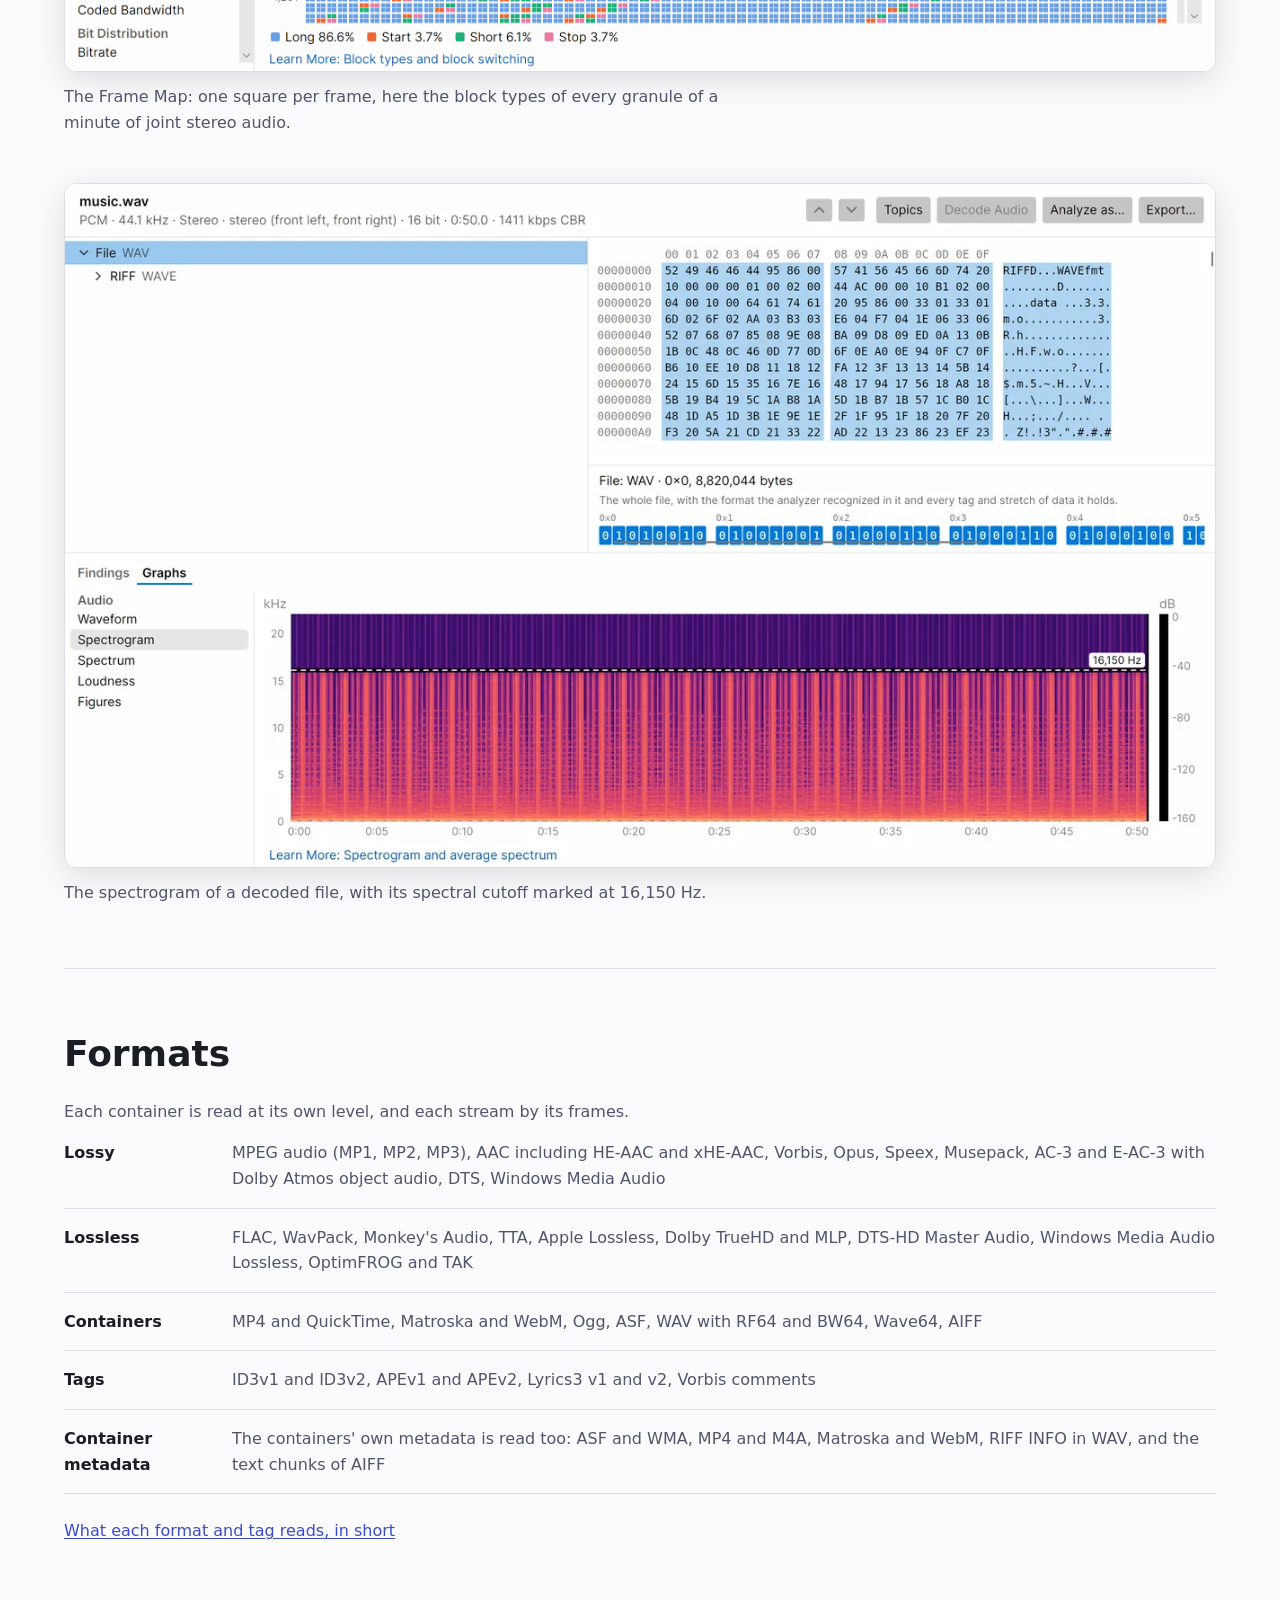
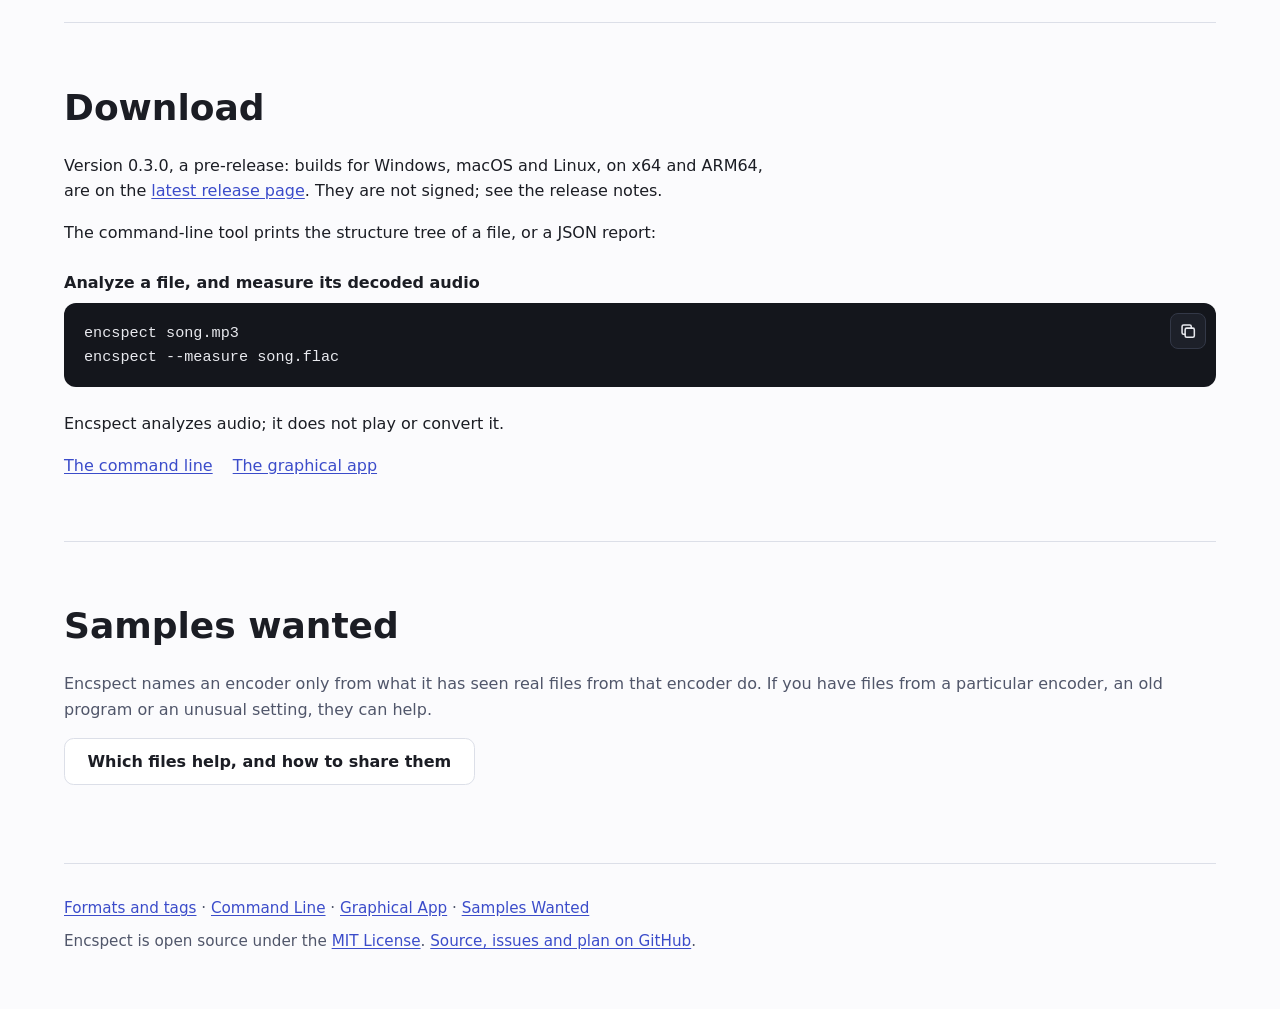
==== commit c1633ed8: "Formats and the Measured audio card: the decoders of 0.4.0 (Musepack, DTS core, Speex, TAK, WavPack " ====
--- a/site/index.html
+++ b/site/index.html
@@ -46,7 +46,7 @@
   </header>
 
   <main id="main">
-    <section class="hero" aria-labelledby="hero-title">
+    <section class="hero">
       <h1 id="hero-title">See what is inside an audio file.</h1>
       <p class="lead">Encspect reports everything technically knowable about an audio file's structure: the encoder and the software that wrote it, bitrate behavior, the bit reservoir, VBR headers, tags and damage. Every value it reports points back to the bytes it came from.</p>
       <p class="actions">
@@ -60,9 +60,9 @@
       </picture>
     </section>
 
-    <section id="features" aria-labelledby="features-title">
+    <section id="features">
       <h2 id="features-title">What it shows</h2>
-      <ul class="cards">
+      <ul class="cards" role="list">
         <li class="card">
           <h3>Every value has a source</h3>
           <p>Each field in the structure tree carries its byte offset and length, down to single bits, and the hex view shows the bytes it was read from.</p>
@@ -85,12 +85,12 @@
         </li>
         <li class="card">
           <h3>Measured audio</h3>
-          <p>Audio that a decoder reads (the lossless formats, MPEG audio, Vorbis, Opus, AC-3, E-AC-3, and the samples of WAV and AIFF) gets its spectrum and spectral cutoff, spectrogram, waveform, levels, loudness after EBU R 128, and true peak.</p>
+          <p>Audio that a decoder reads (FLAC, WavPack, Monkey&rsquo;s Audio, TTA, Apple Lossless, TAK, Dolby TrueHD and MLP; MPEG audio, Vorbis, Opus, Speex, Musepack, the DTS core, AC-3 and E-AC-3; and the samples of WAV and AIFF) gets its spectrum and spectral cutoff, spectrogram, waveform, levels, loudness after EBU R 128, and true peak.</p>
         </li>
       </ul>
     </section>
 
-    <section class="gallery" aria-labelledby="gallery-title">
+    <section class="gallery">
       <h2 id="gallery-title">A closer look</h2>
       <figure>
         <picture class="shot">
@@ -115,7 +115,7 @@
       </figure>
     </section>
 
-    <section id="formats" aria-labelledby="formats-title">
+    <section id="formats">
       <h2 id="formats-title">Formats</h2>
       <p class="section-lead">Each container is read at its own level, and each stream by its frames.</p>
       <dl class="formats">
@@ -143,7 +143,7 @@
       <p><a href="formats.html">What each format and tag reads, in short</a></p>
     </section>
 
-    <section id="download" aria-labelledby="download-title">
+    <section id="download">
       <h2 id="download-title">Download</h2>
       <p>Version 0.3.0, a pre-release: builds for Windows, macOS and Linux, on x64 and ARM64, are on the <a href="https://github.com/smares/encspect/releases/latest">latest release page</a>. They are not signed; see the release notes.</p>
       <p>The command-line tool prints the structure tree of a file, or a JSON report:</p>
@@ -162,13 +162,13 @@
         </div>
       </figure>
       <p>Encspect analyzes audio; it does not play or convert it.</p>
-      <ul class="link-row">
+      <ul class="link-row" role="list">
         <li><a href="cli.html">The command line</a></li>
         <li><a href="gui.html">The graphical app</a></li>
       </ul>
     </section>
 
-    <section id="samples" aria-labelledby="samples-title">
+    <section id="samples">
       <h2 id="samples-title">Samples wanted</h2>
       <p class="section-lead">Encspect names an encoder only from what it has seen real files from that encoder do. If you have files from a particular encoder, an old program or an unusual setting, they can help.</p>
       <p><a class="button" href="samples.html">Which files help, and how to share them</a></p>
--- a/site/styles.css
+++ b/site/styles.css
@@ -583,6 +583,7 @@
 }
 
 .chevron {
+  margin-inline-start: 0.25em;
   inline-size: 0.45em;
   block-size: 0.45em;
   margin-block-start: -0.2em;
@@ -762,3 +763,12 @@
     min-block-size: 2.75rem;
   }
 }
+
+/* Touch targets of at least 44 px for the links that sit apart from running text. */
+@media (pointer: coarse) {
+  .link-row a {
+    display: inline-flex;
+    align-items: center;
+    min-block-size: 2.75rem;
+  }
+}
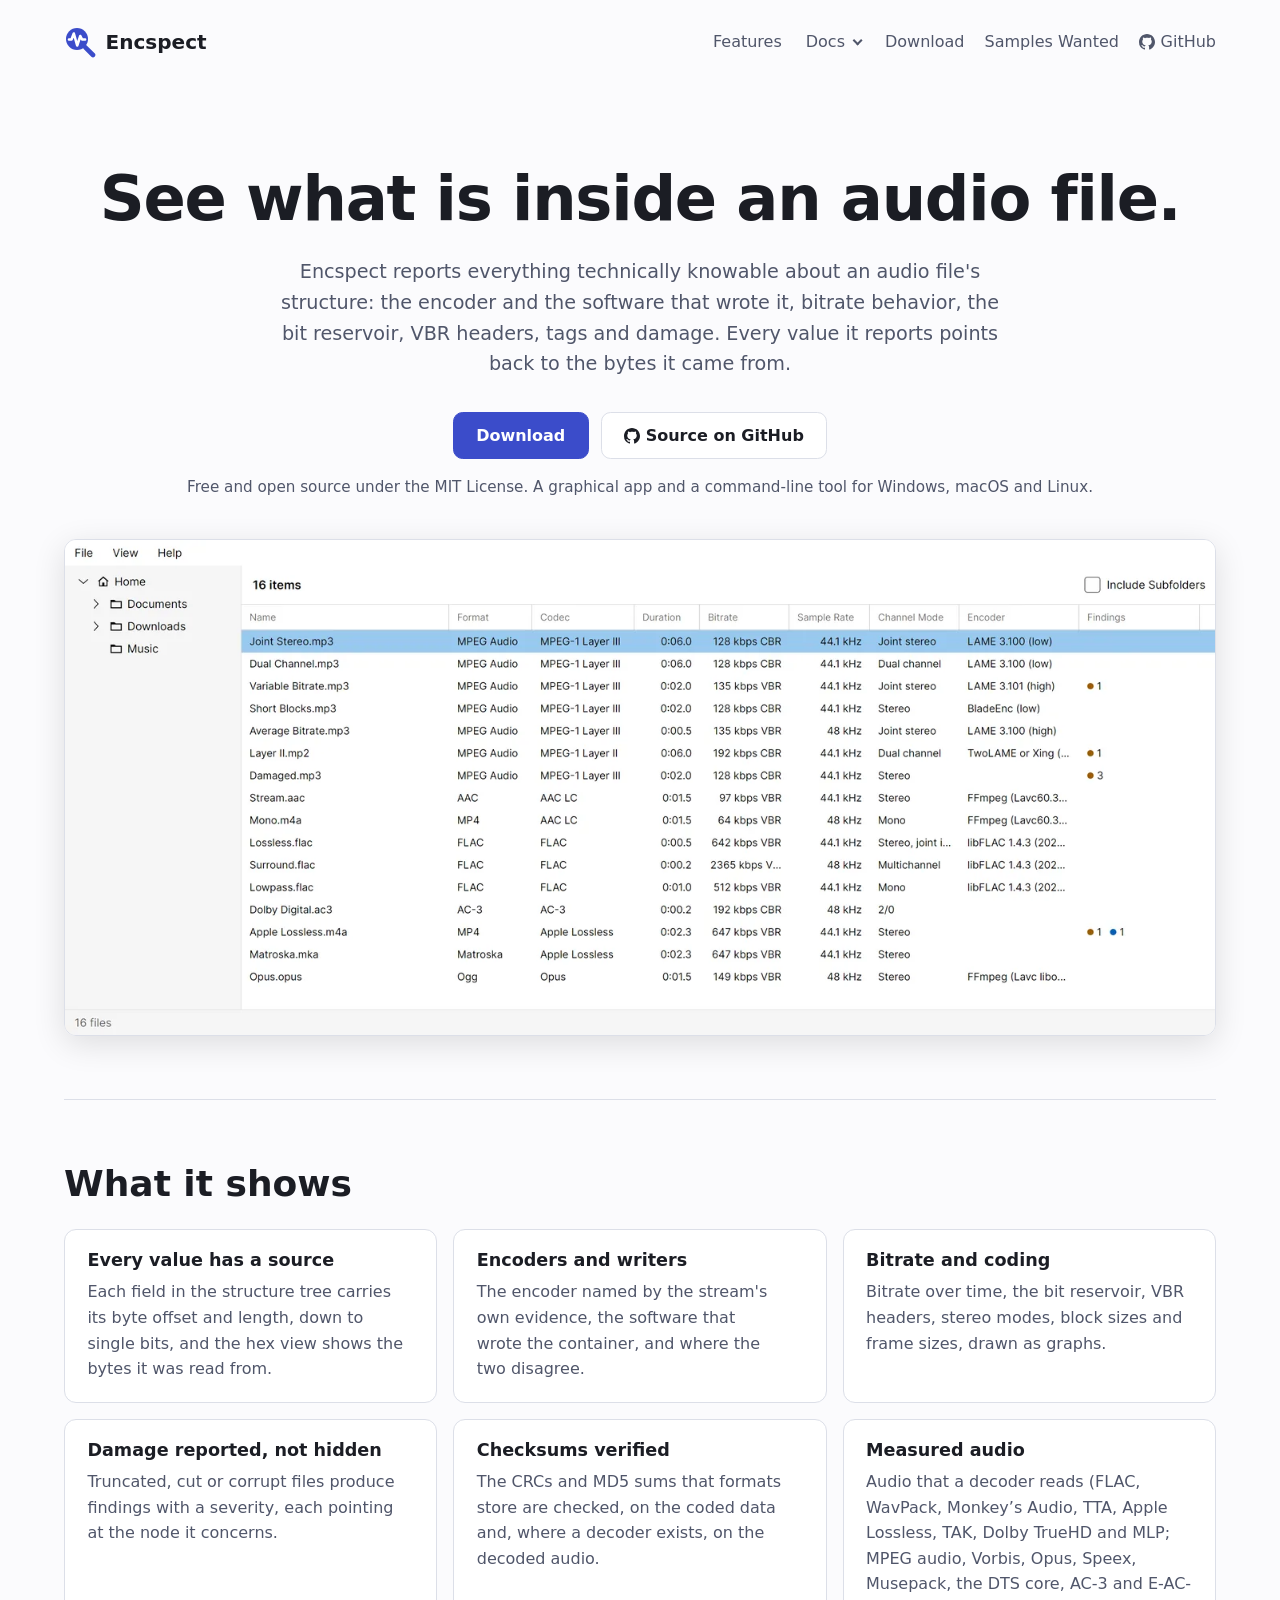
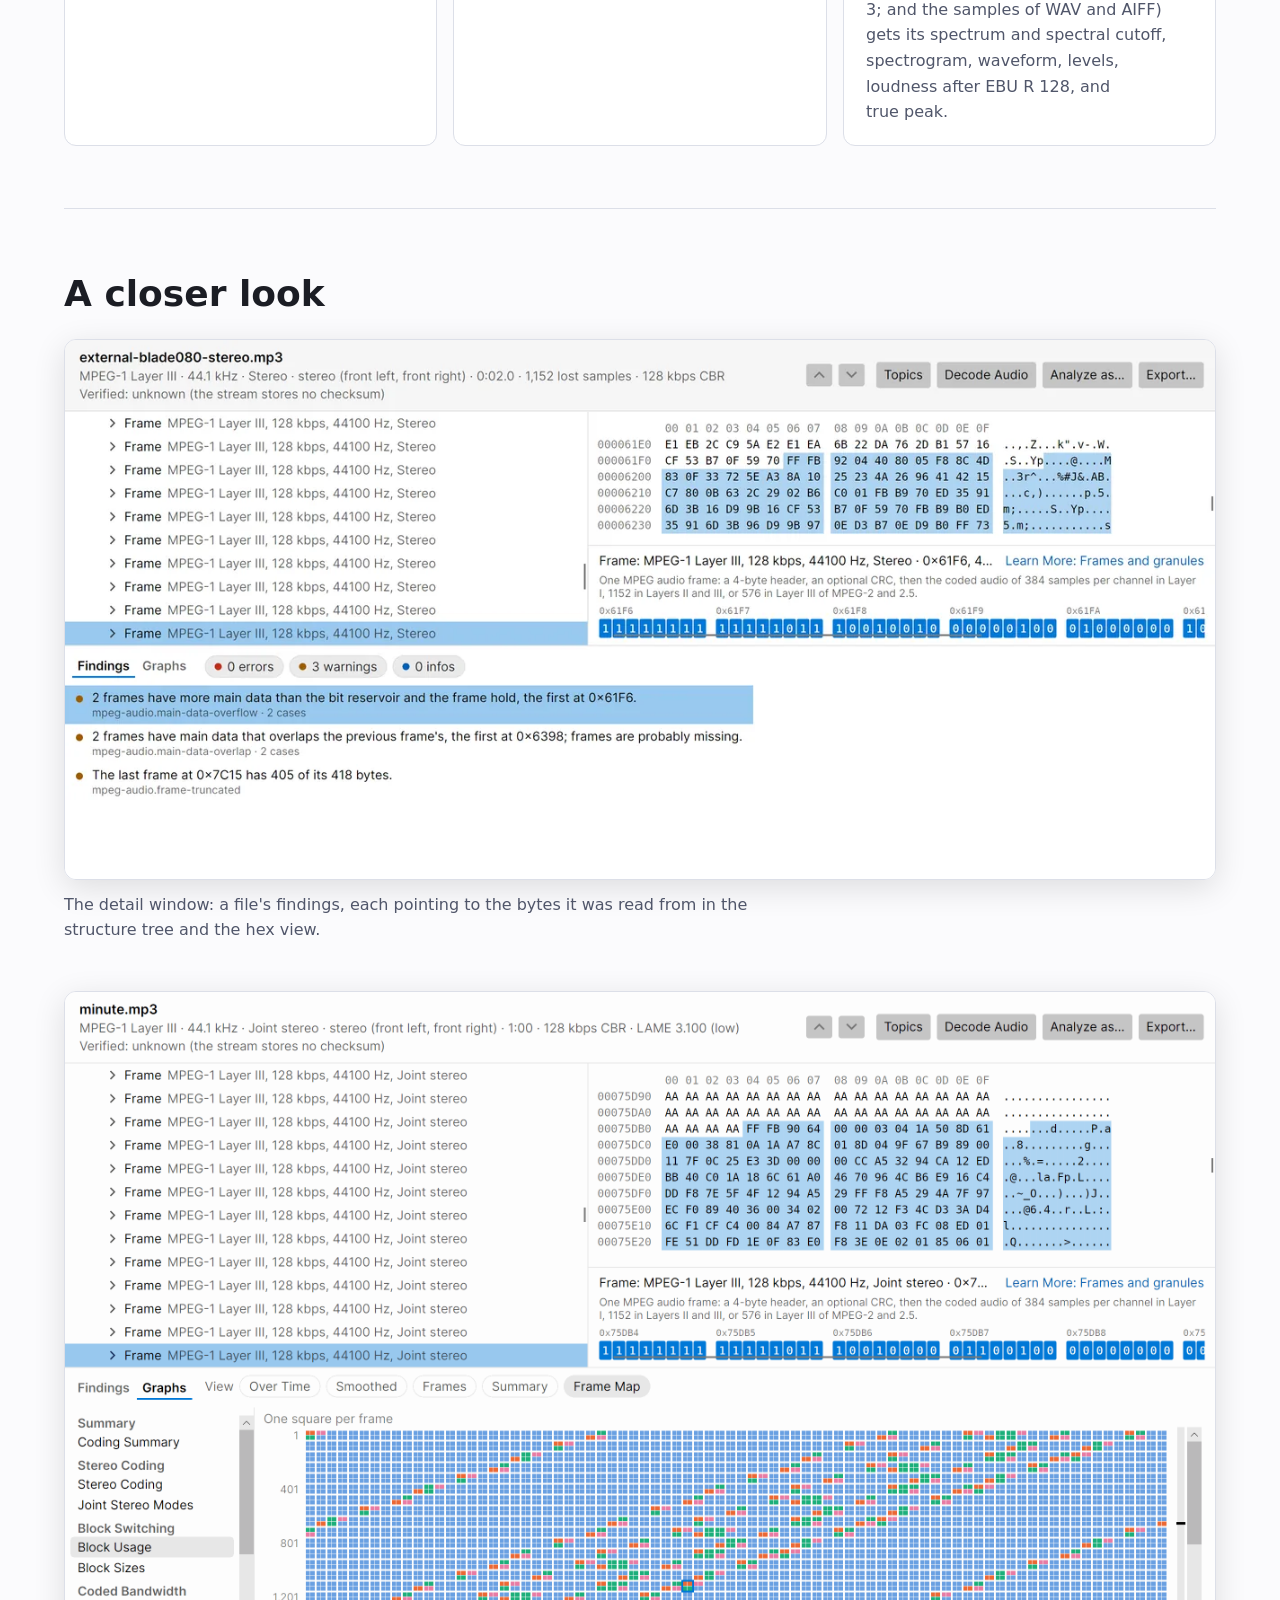
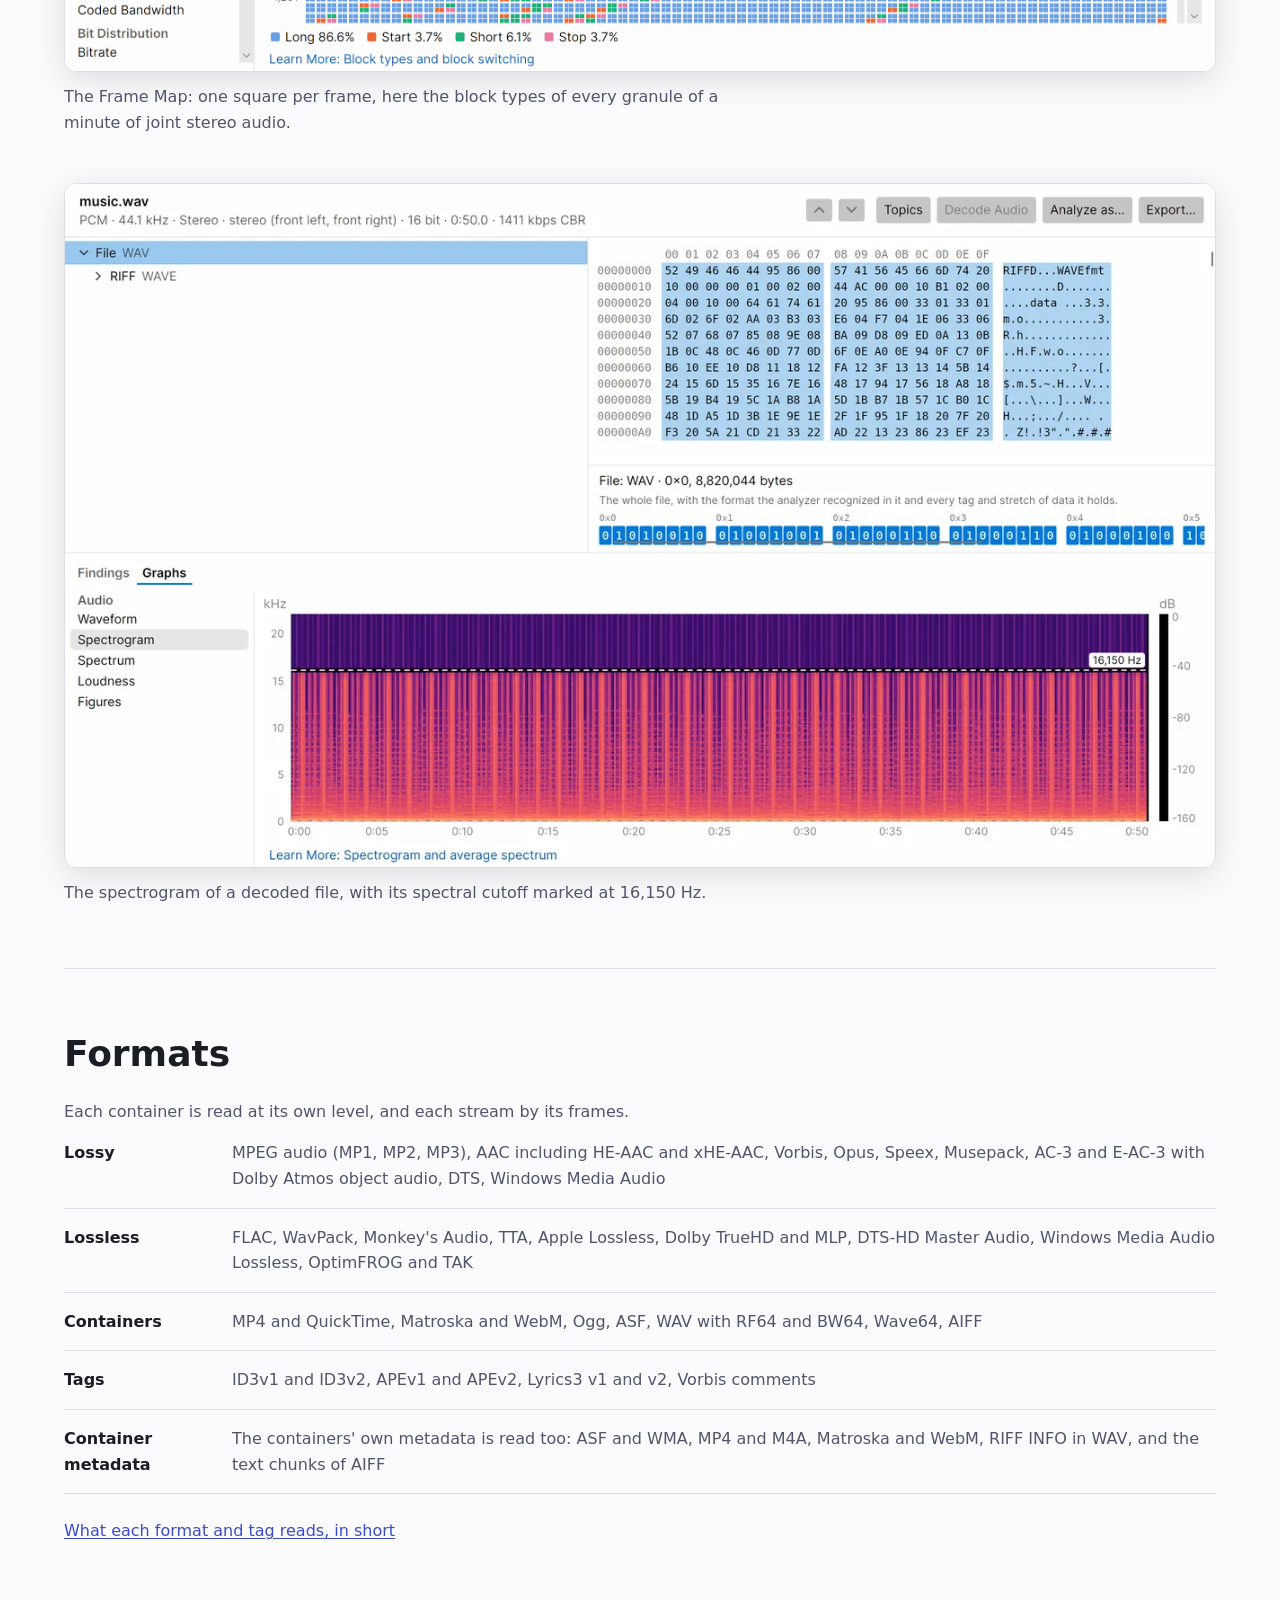
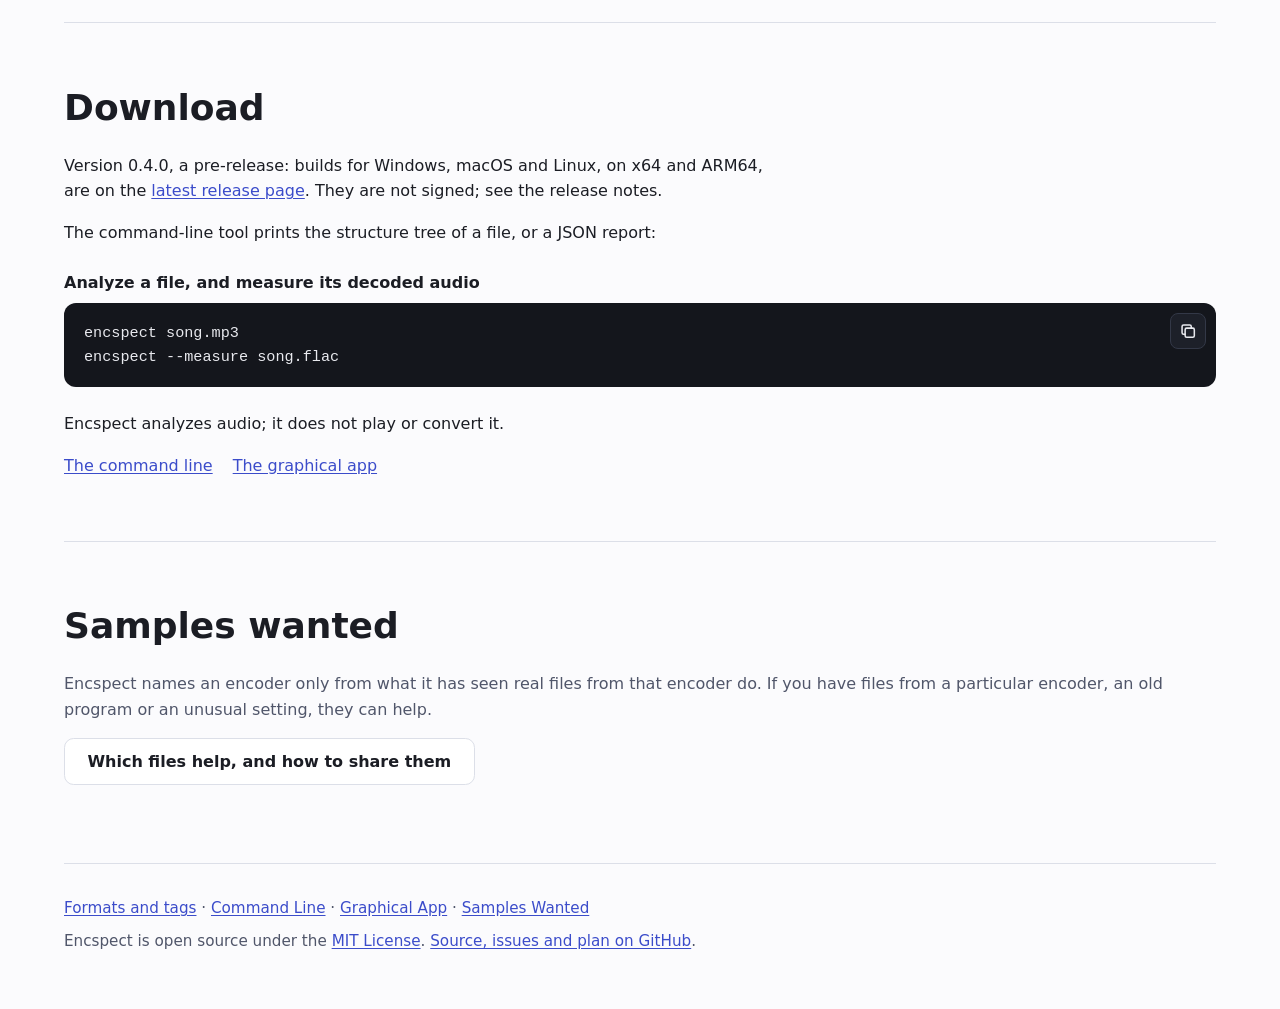
==== commit 50754e39: "Website 0.4.0 text: match the final release notes (TAK bit depths, Musepack SV4 to SV6, container ro" ====
--- a/site/index.html
+++ b/site/index.html
@@ -145,7 +145,7 @@
 
     <section id="download">
       <h2 id="download-title">Download</h2>
-      <p>Version 0.3.0, a pre-release: builds for Windows, macOS and Linux, on x64 and ARM64, are on the <a href="https://github.com/smares/encspect/releases/latest">latest release page</a>. They are not signed; see the release notes.</p>
+      <p>Version 0.4.0, a pre-release: builds for Windows, macOS and Linux, on x64 and ARM64, are on the <a href="https://github.com/smares/encspect/releases/latest">latest release page</a>. They are not signed; see the release notes.</p>
       <p>The command-line tool prints the structure tree of a file, or a JSON report:</p>
       <figure class="code">
         <figcaption id="cli-caption">Analyze a file, and measure its decoded audio</figcaption>
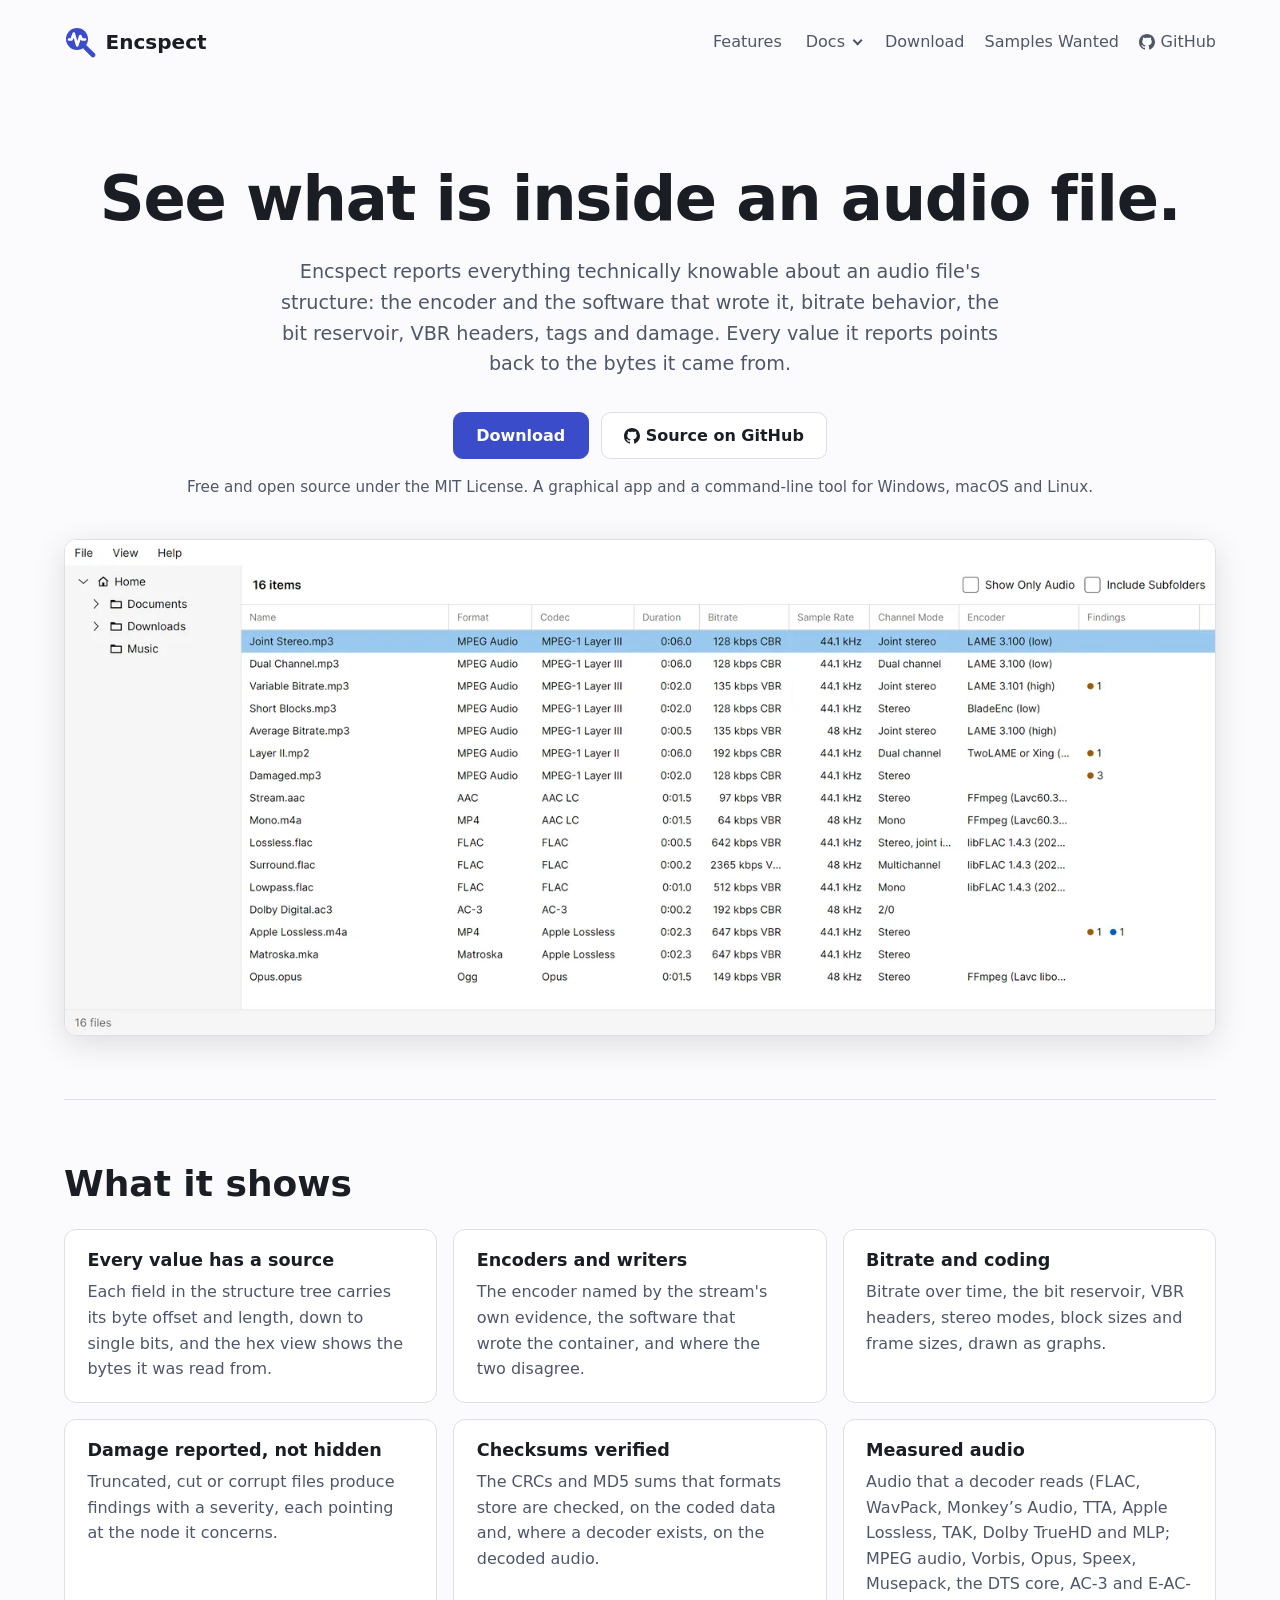
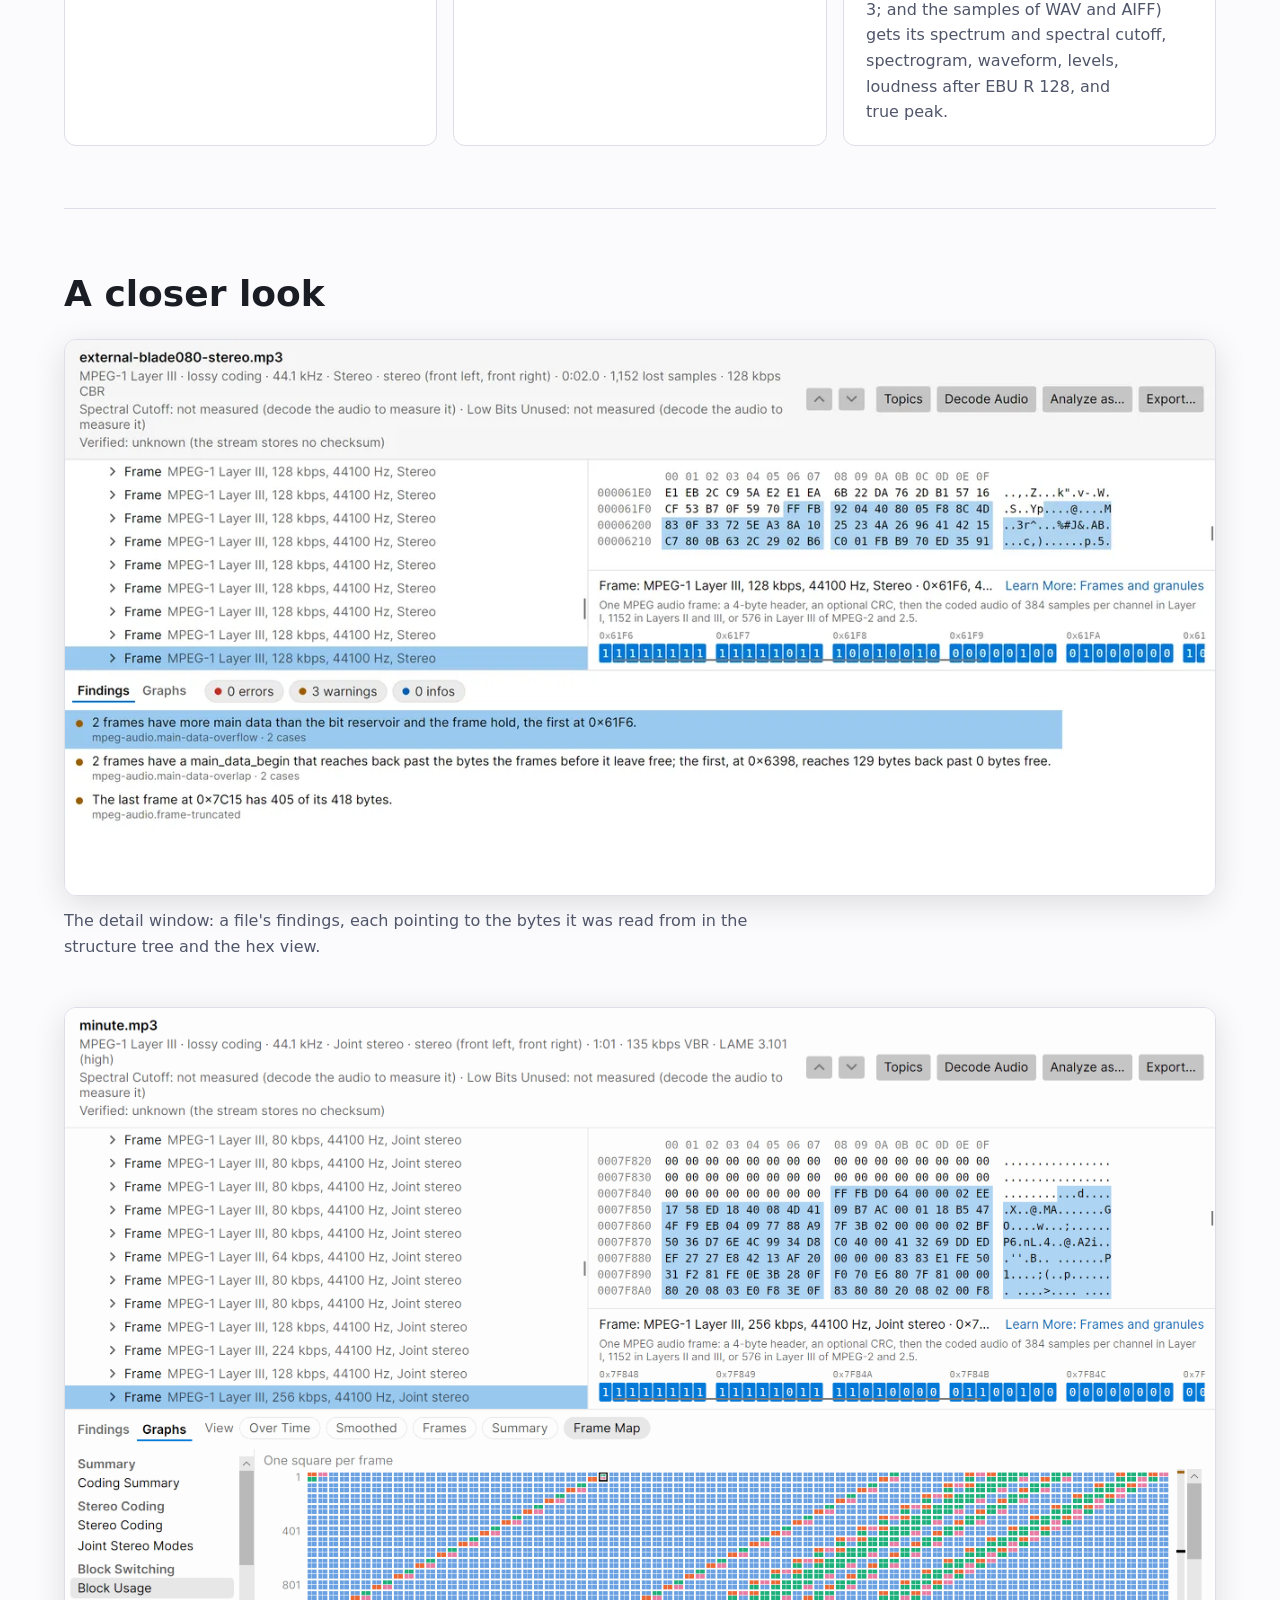
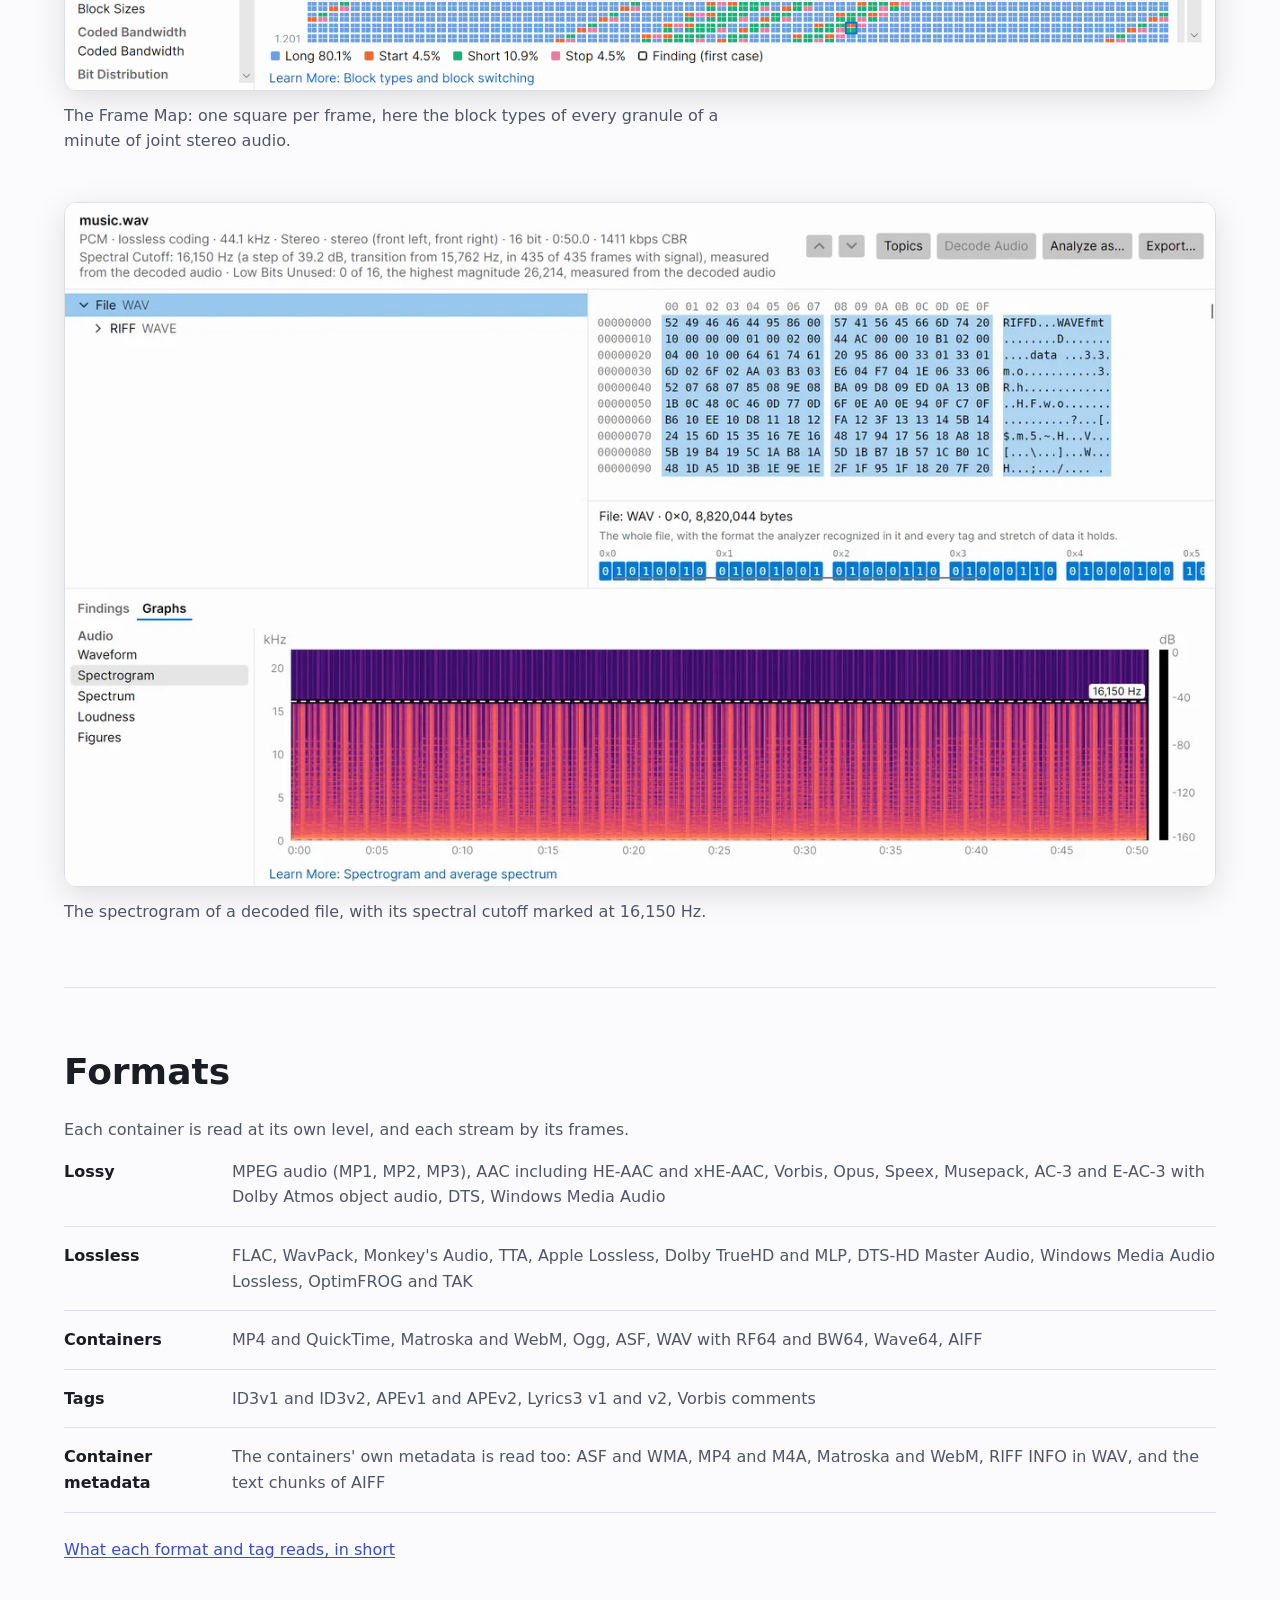
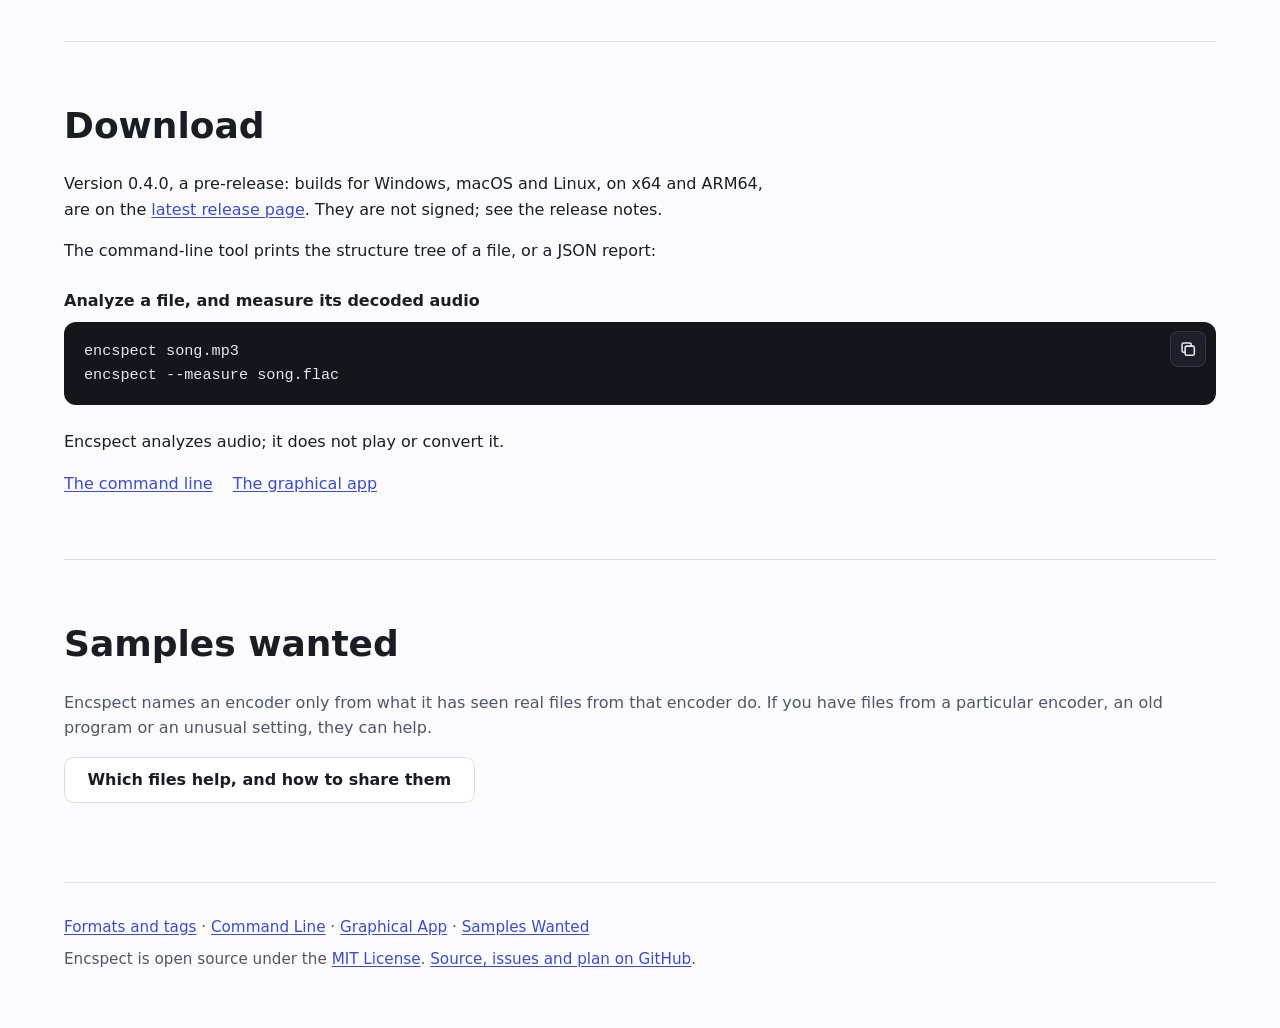
==== commit 75f4712e: "Re-render site screenshots from the 0.4.0 README images; Frame Map from a LAME file with its tag Co-" ====
--- a/site/index.html
+++ b/site/index.html
@@ -94,15 +94,15 @@
       <h2 id="gallery-title">A closer look</h2>
       <figure>
         <picture class="shot">
-          <source media="(prefers-color-scheme: dark)" srcset="images/detail-dark-1280.webp 1280w, images/detail-dark-2560.webp 2560w" sizes="(max-width: 72rem) 100vw, 72rem" width="2560" height="1200">
-          <img src="images/detail-light-1280.webp" srcset="images/detail-light-1280.webp 1280w, images/detail-light-2560.webp 2560w" sizes="(max-width: 72rem) 100vw, 72rem" width="2560" height="1200" loading="lazy" alt="Encspect's detail window with three findings of an MP3 file, the structure tree and the hex view of the selected frame">
+          <source media="(prefers-color-scheme: dark)" srcset="images/detail-dark-1280.webp 1280w, images/detail-dark-2560.webp 2560w" sizes="(max-width: 72rem) 100vw, 72rem" width="2560" height="1237">
+          <img src="images/detail-light-1280.webp" srcset="images/detail-light-1280.webp 1280w, images/detail-light-2560.webp 2560w" sizes="(max-width: 72rem) 100vw, 72rem" width="2560" height="1237" loading="lazy" alt="Encspect's detail window with three findings of an MP3 file, the structure tree and the hex view of the selected frame">
         </picture>
         <figcaption>The detail window: a file's findings, each pointing to the bytes it was read from in the structure tree and the hex view.</figcaption>
       </figure>
       <figure>
         <picture class="shot">
-          <source media="(prefers-color-scheme: dark)" srcset="images/frame-map-dark-2560.webp" width="2560" height="1512">
-          <img src="images/frame-map-light-2560.webp" width="2560" height="1512" loading="lazy" alt="The Frame Map of a one-minute MP3 file with one square per frame colored by block type">
+          <source media="(prefers-color-scheme: dark)" srcset="images/frame-map-dark-2560.webp" width="2560" height="1517">
+          <img src="images/frame-map-light-2560.webp" width="2560" height="1517" loading="lazy" alt="The Frame Map of a one-minute MP3 file with one square per frame colored by block type">
         </picture>
         <figcaption>The Frame Map: one square per frame, here the block types of every granule of a minute of joint stereo audio.</figcaption>
       </figure>
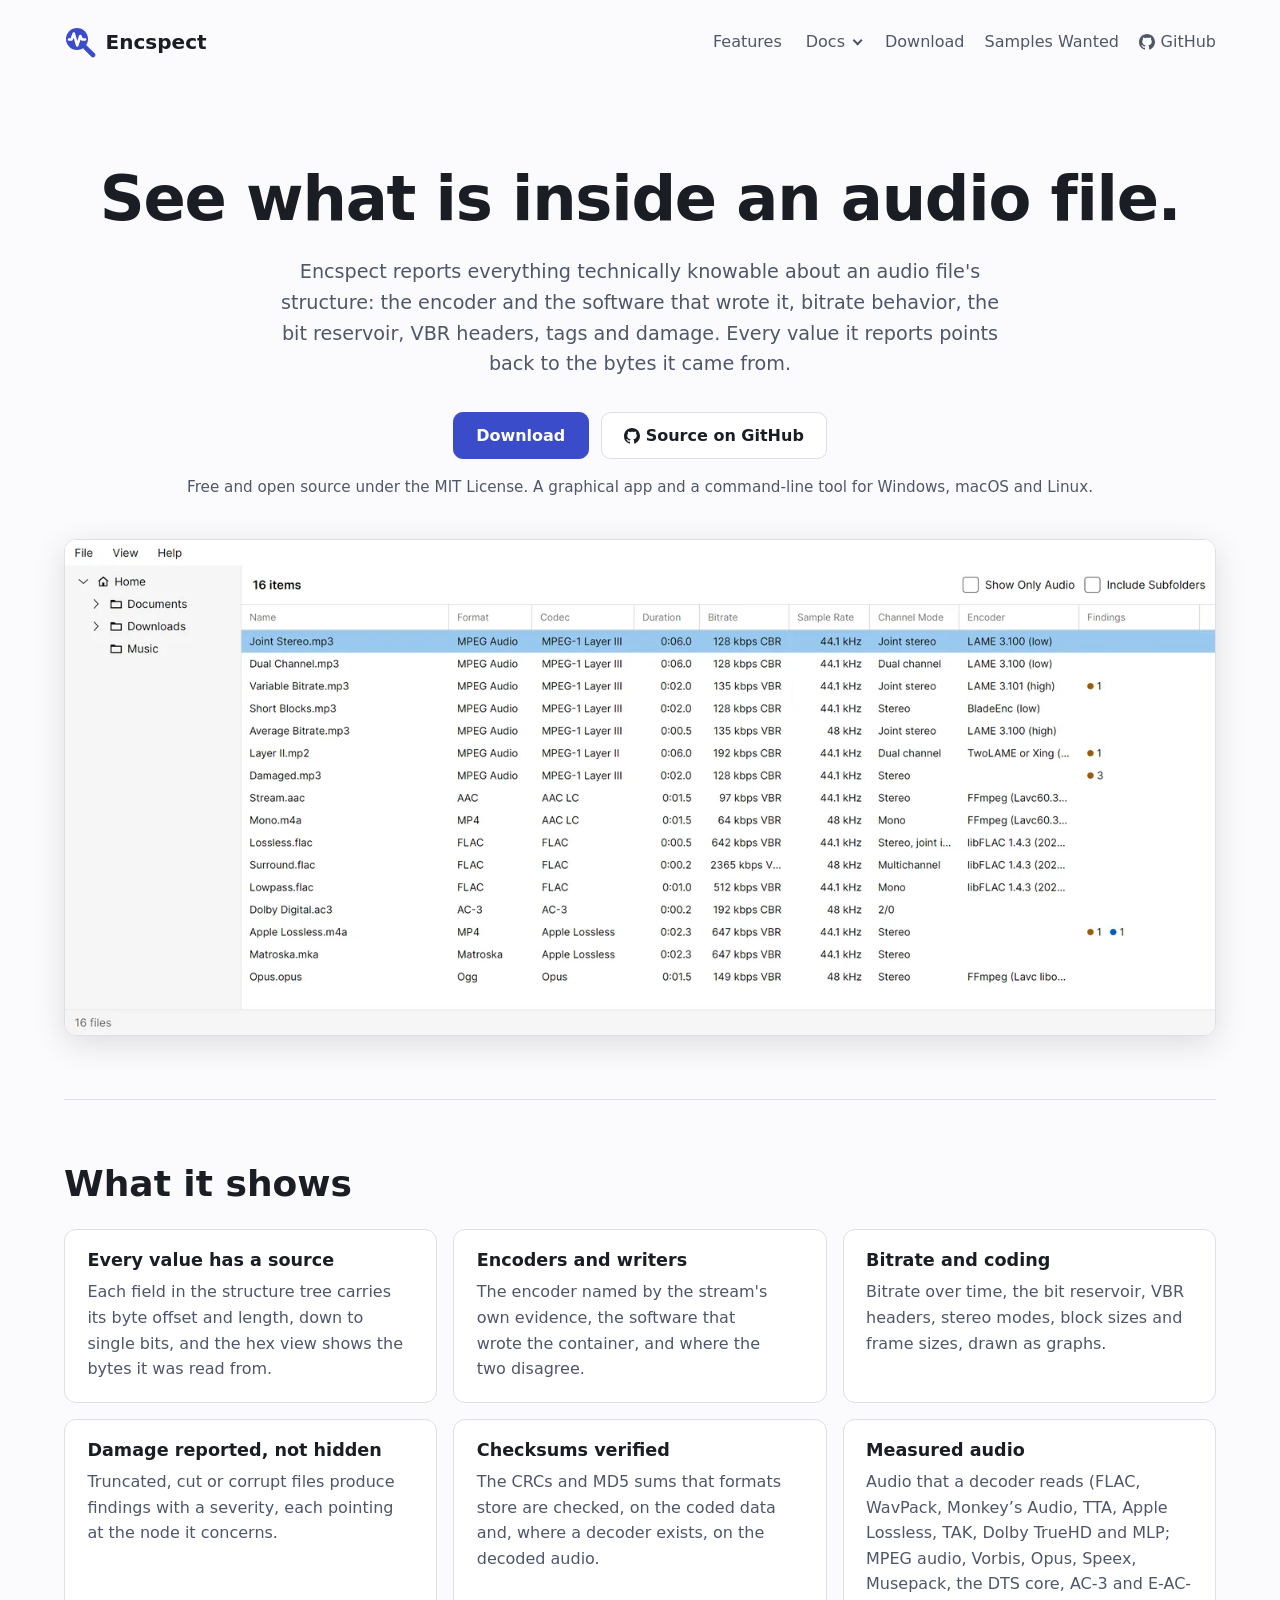
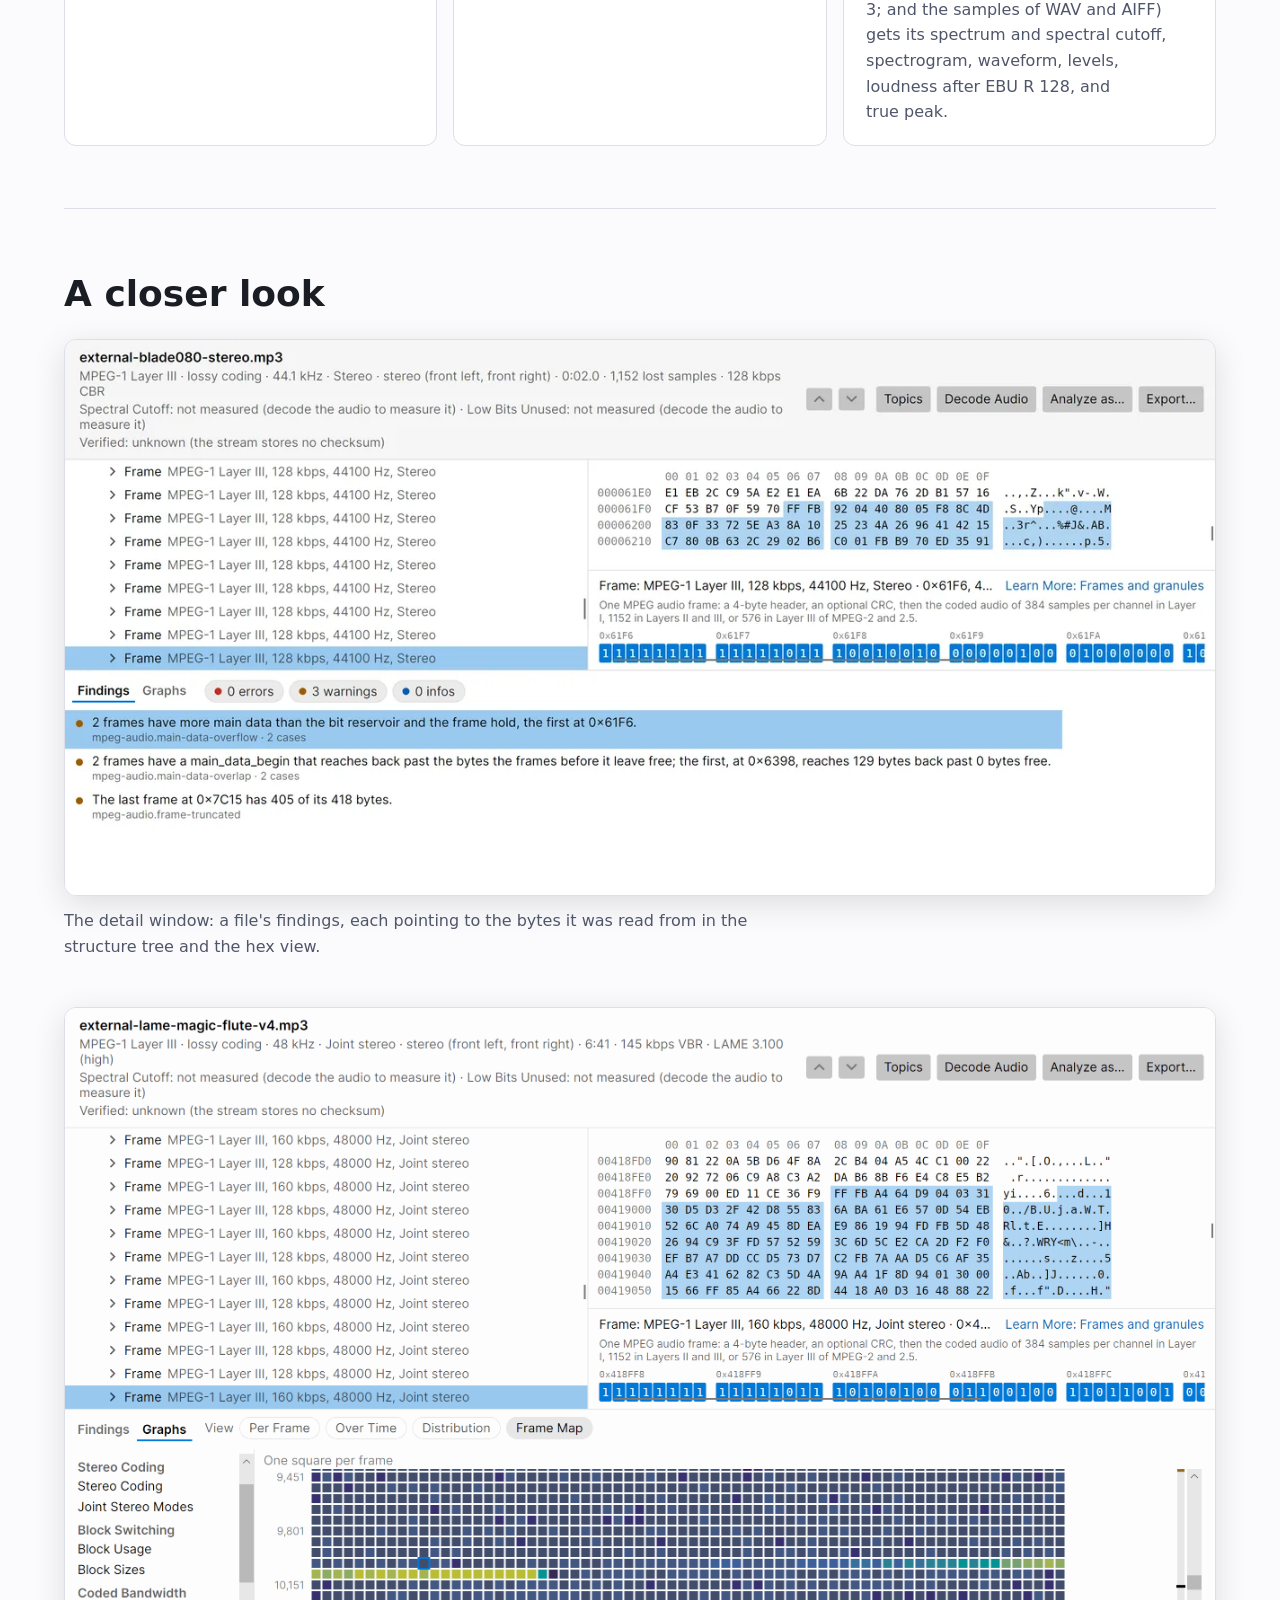
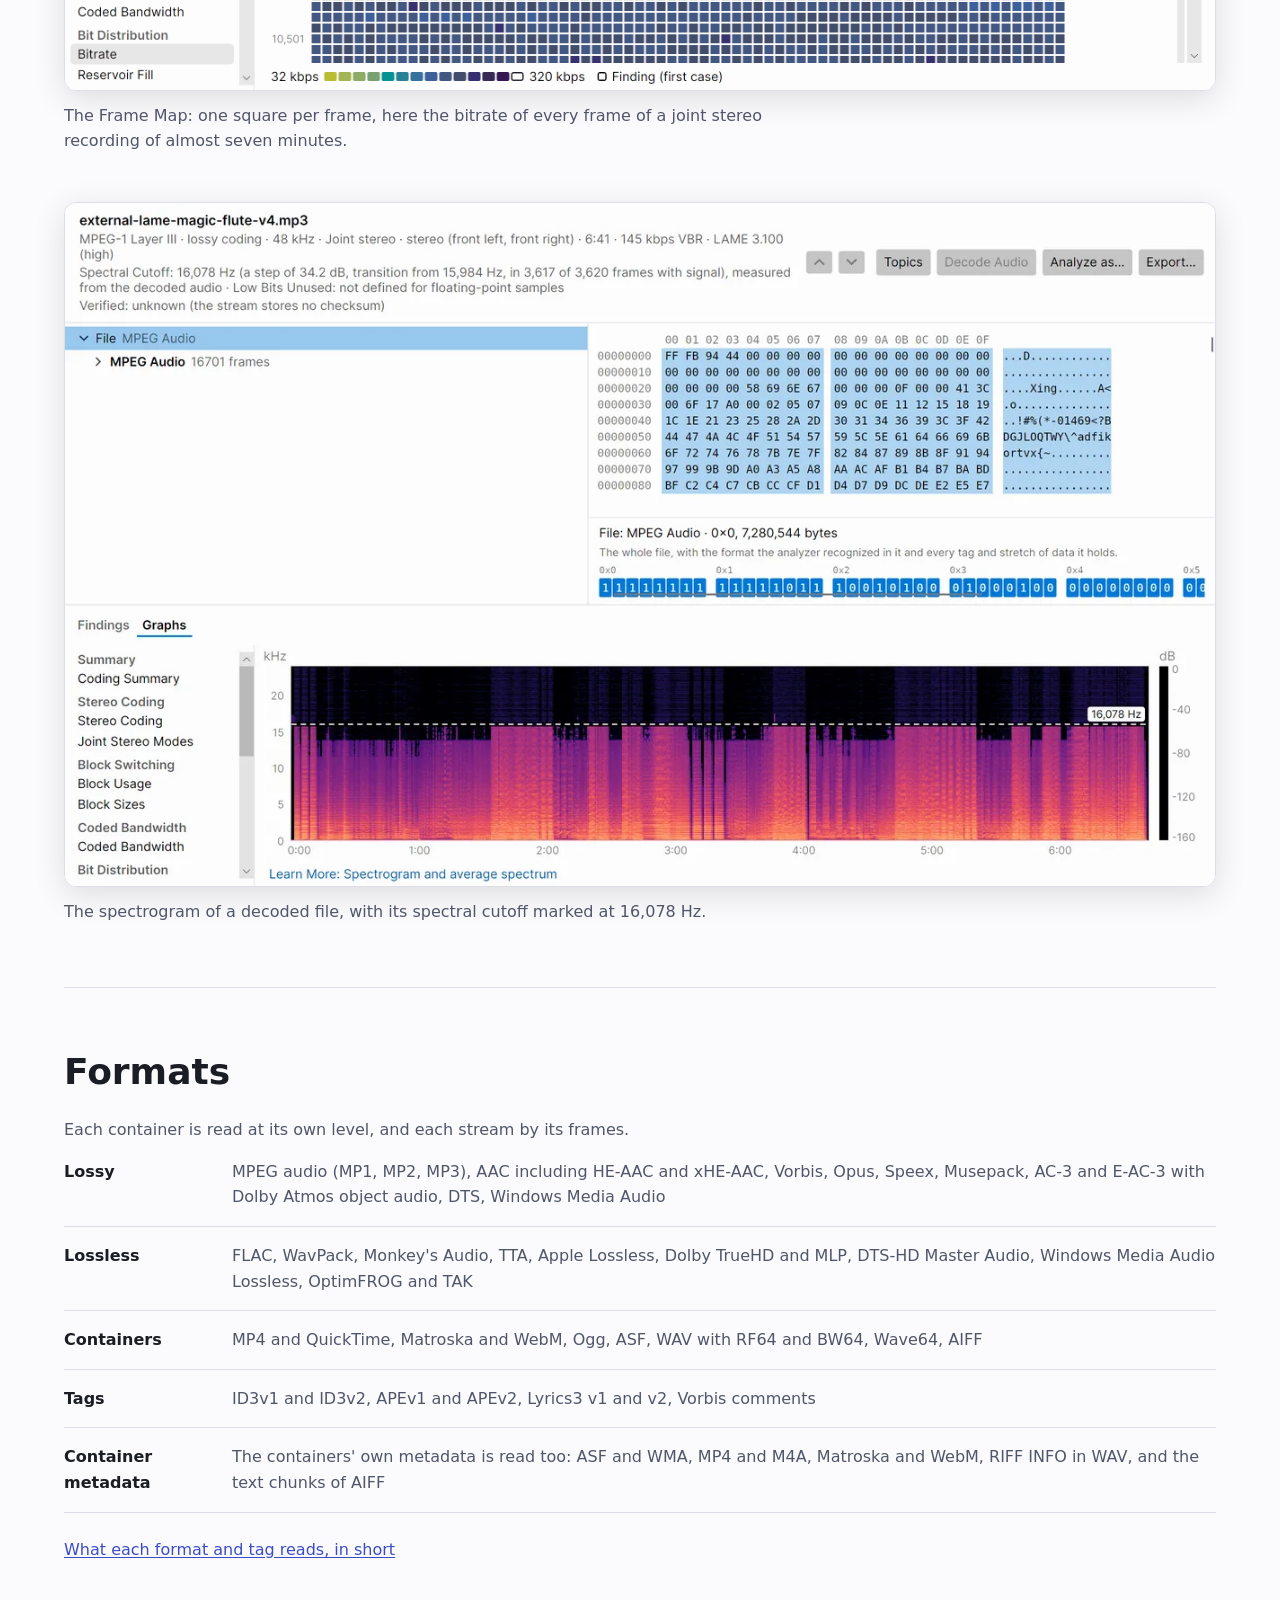
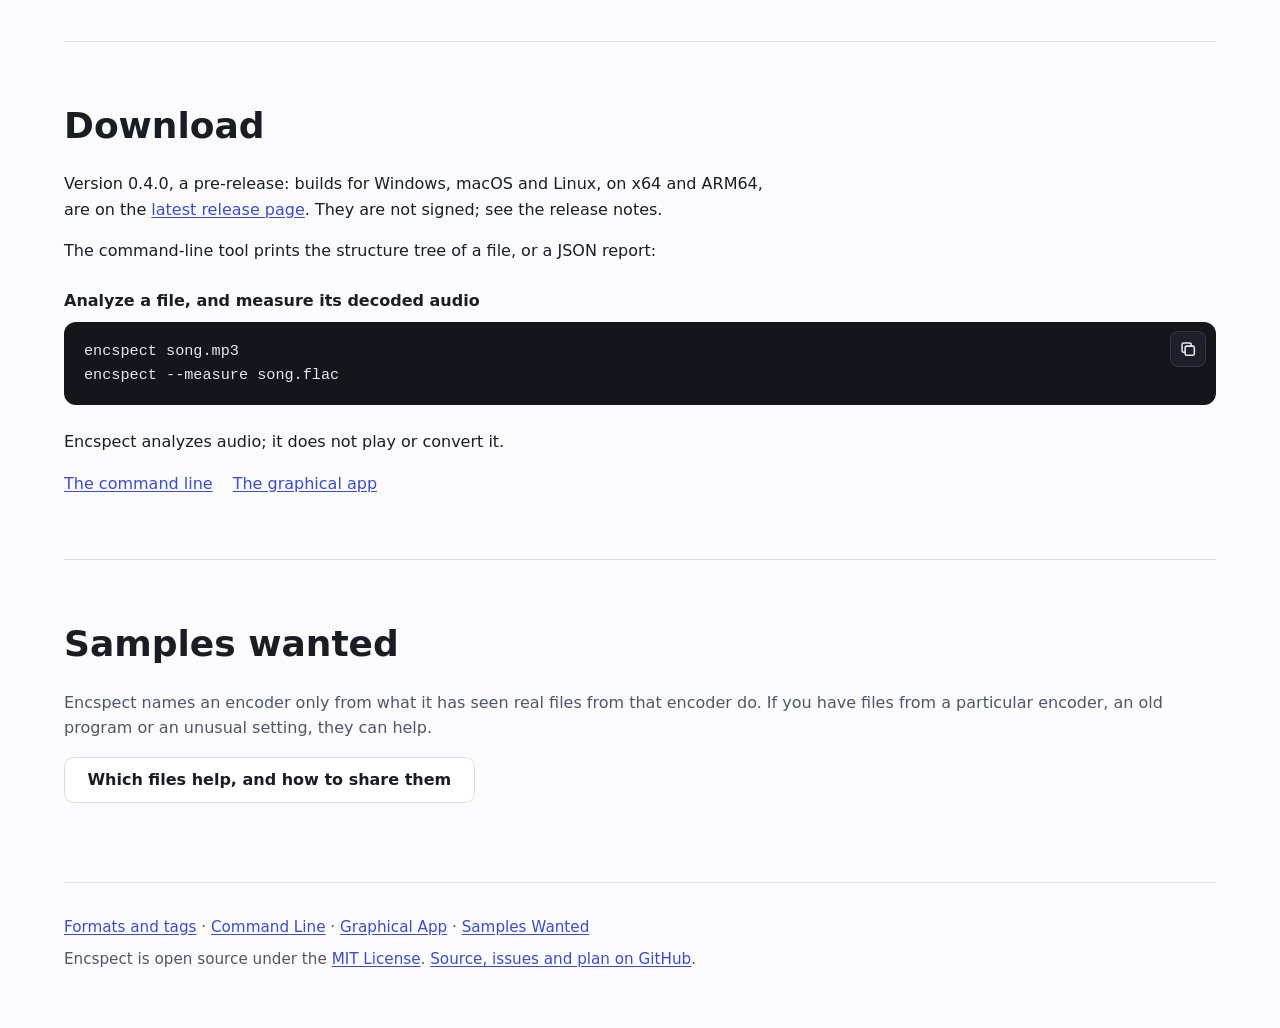
==== commit 01196c8e: "Site screenshots from the Magic Flute fixture: Frame Map and spectrogram, with their alt text and ca" ====
--- a/site/index.html
+++ b/site/index.html
@@ -102,16 +102,16 @@
       <figure>
         <picture class="shot">
           <source media="(prefers-color-scheme: dark)" srcset="images/frame-map-dark-2560.webp" width="2560" height="1517">
-          <img src="images/frame-map-light-2560.webp" width="2560" height="1517" loading="lazy" alt="The Frame Map of a one-minute MP3 file with one square per frame colored by block type">
+          <img src="images/frame-map-light-2560.webp" width="2560" height="1517" loading="lazy" alt="The Frame Map of a 6:41 MP3 file with one square per frame colored by bitrate">
         </picture>
-        <figcaption>The Frame Map: one square per frame, here the block types of every granule of a minute of joint stereo audio.</figcaption>
+        <figcaption>The Frame Map: one square per frame, here the bitrate of every frame of a joint stereo recording of almost seven minutes.</figcaption>
       </figure>
       <figure>
         <picture class="shot">
           <source media="(prefers-color-scheme: dark)" srcset="images/spectrogram-dark-1280.webp 1280w, images/spectrogram-dark-2560.webp 2560w" sizes="(max-width: 72rem) 100vw, 72rem" width="2560" height="1520">
-          <img src="images/spectrogram-light-1280.webp" srcset="images/spectrogram-light-1280.webp 1280w, images/spectrogram-light-2560.webp 2560w" sizes="(max-width: 72rem) 100vw, 72rem" width="2560" height="1520" loading="lazy" alt="The spectrogram of a decoded WAV file with a dashed line at its spectral cutoff of 16,150 Hz">
+          <img src="images/spectrogram-light-1280.webp" srcset="images/spectrogram-light-1280.webp 1280w, images/spectrogram-light-2560.webp 2560w" sizes="(max-width: 72rem) 100vw, 72rem" width="2560" height="1520" loading="lazy" alt="The spectrogram of a decoded MP3 file with a dashed line at its spectral cutoff of 16,078 Hz">
         </picture>
-        <figcaption>The spectrogram of a decoded file, with its spectral cutoff marked at 16,150 Hz.</figcaption>
+        <figcaption>The spectrogram of a decoded file, with its spectral cutoff marked at 16,078 Hz.</figcaption>
       </figure>
     </section>
 
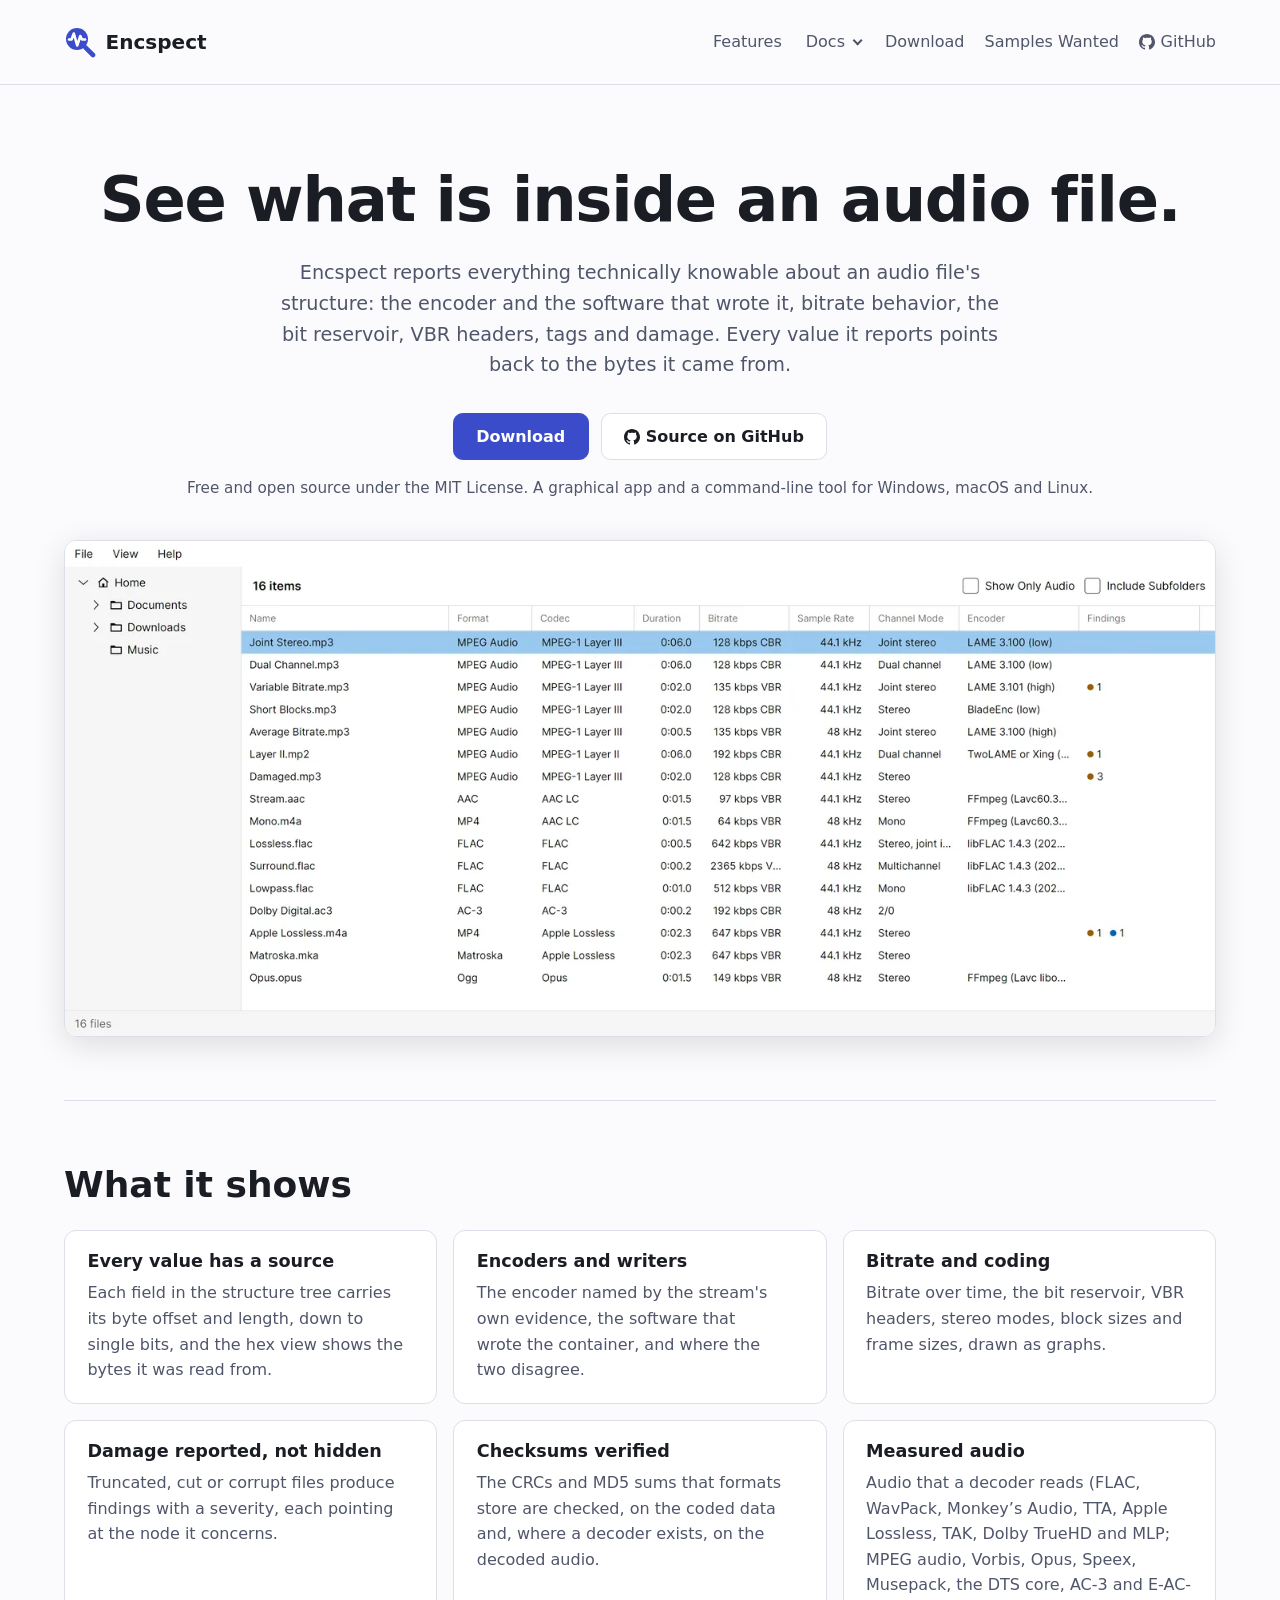
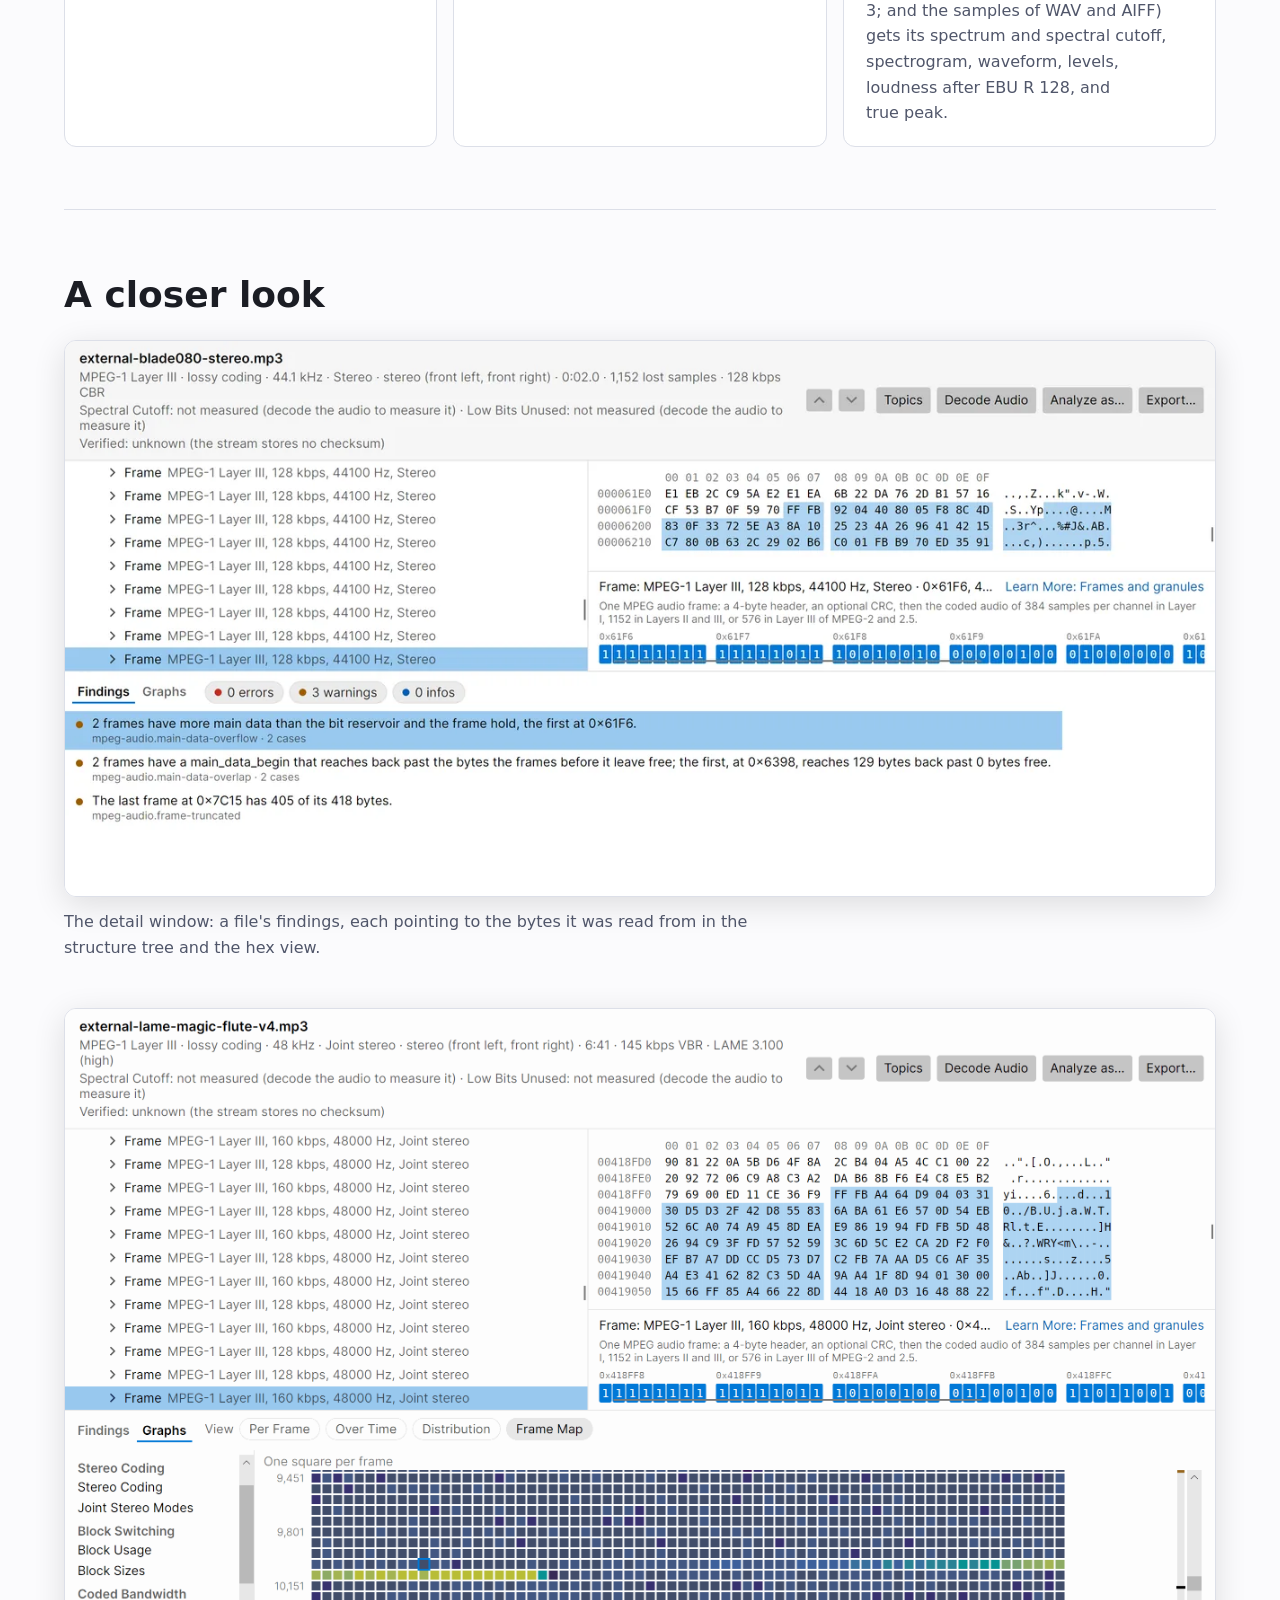
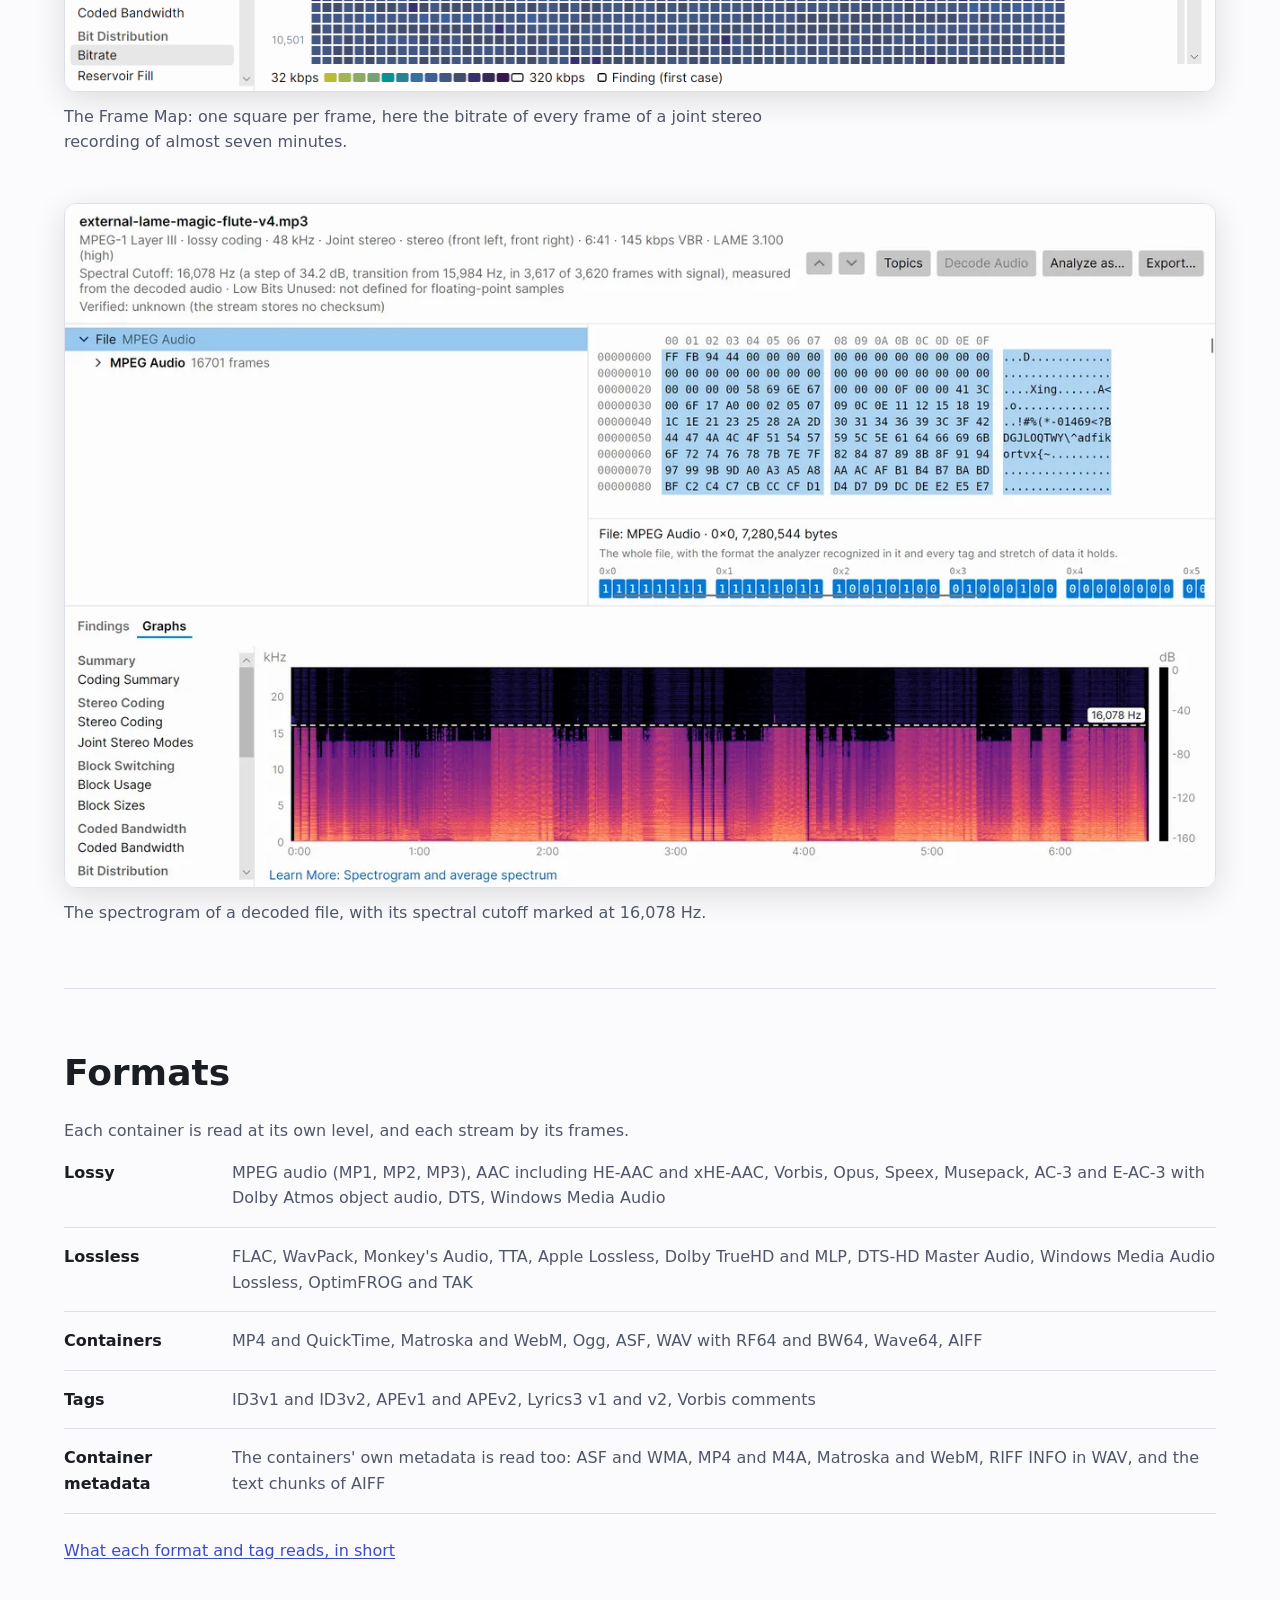
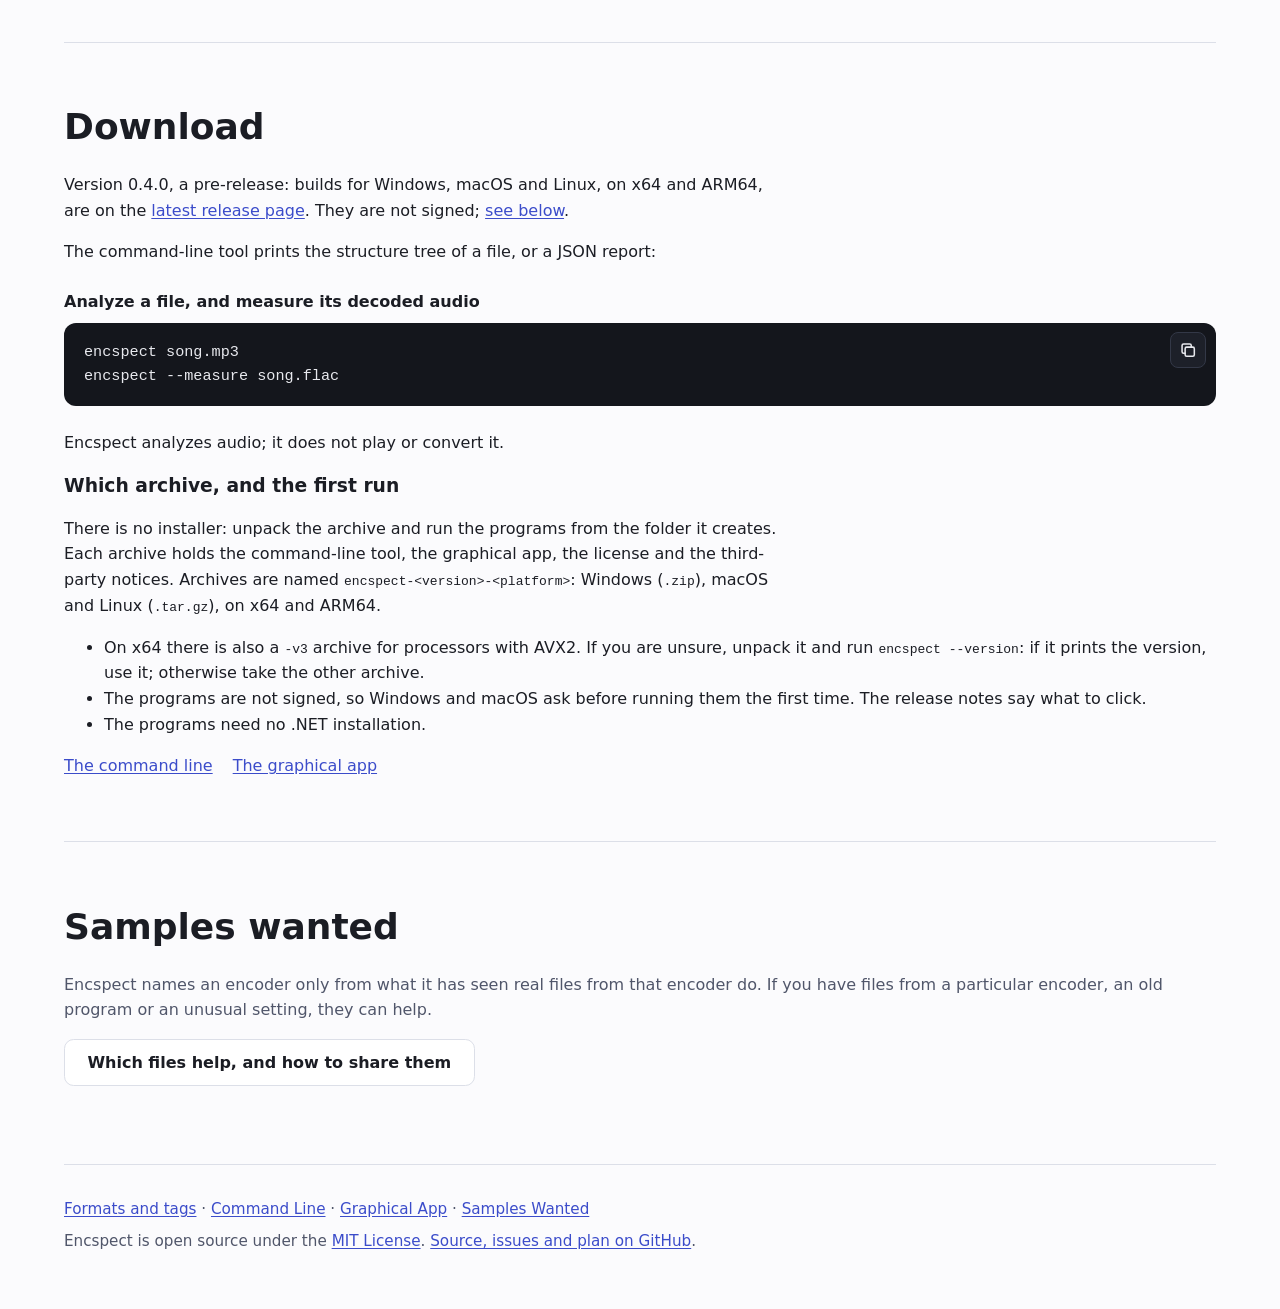
==== commit 0386ea8e: "Sticky site header with anchor offset; download notes in one place Co-Authored-By: Claude Opus 5.5 <" ====
--- a/site/index.html
+++ b/site/index.html
@@ -145,7 +145,7 @@
 
     <section id="download">
       <h2 id="download-title">Download</h2>
-      <p>Version 0.4.0, a pre-release: builds for Windows, macOS and Linux, on x64 and ARM64, are on the <a href="https://github.com/smares/encspect/releases/latest">latest release page</a>. They are not signed; see the release notes.</p>
+      <p>Version 0.4.0, a pre-release: builds for Windows, macOS and Linux, on x64 and ARM64, are on the <a href="https://github.com/smares/encspect/releases/latest">latest release page</a>. They are not signed; <a href="#download-notes">see below</a>.</p>
       <p>The command-line tool prints the structure tree of a file, or a JSON report:</p>
       <figure class="code">
         <figcaption id="cli-caption">Analyze a file, and measure its decoded audio</figcaption>
@@ -162,6 +162,13 @@
         </div>
       </figure>
       <p>Encspect analyzes audio; it does not play or convert it.</p>
+      <h3 id="download-notes">Which archive, and the first run</h3>
+      <p>There is no installer: unpack the archive and run the programs from the folder it creates. Each archive holds the command-line tool, the graphical app, the license and the third-party notices. Archives are named <code>encspect-&lt;version&gt;-&lt;platform&gt;</code>: Windows (<code>.zip</code>), macOS and Linux (<code>.tar.gz</code>), on x64 and ARM64.</p>
+      <ul>
+        <li>On x64 there is also a <code>-v3</code> archive for processors with AVX2. If you are unsure, unpack it and run <code>encspect --version</code>: if it prints the version, use it; otherwise take the other archive.</li>
+        <li>The programs are not signed, so Windows and macOS ask before running them the first time. The release notes say what to click.</li>
+        <li>The programs need no .NET installation.</li>
+      </ul>
       <ul class="link-row" role="list">
         <li><a href="cli.html">The command line</a></li>
         <li><a href="gui.html">The graphical app</a></li>
--- a/site/styles.css
+++ b/site/styles.css
@@ -102,11 +102,36 @@
 }
 
 /* Page width: content up to 72rem, with a gutter that never drops below 1rem. */
-.site-header,
+.header-inner,
 main > section,
 .site-footer {
   inline-size: min(100% - 2rem, 72rem);
   margin-inline: auto;
+}
+
+/* The header is a full-width sticky bar. --header-height is the bar's height: one row holding the brand mark or the
+   2.75rem Menu button, the inner padding and the bottom border. Where popovers are missing the row wraps, so the value
+   is raised there. Anchor jumps and focus land below the bar through scroll-padding-top. */
+:root {
+  --header-height: 5.25rem;
+}
+
+@supports not selector(:popover-open) {
+  :root {
+    --header-height: 7.5rem;
+  }
+}
+
+html {
+  scroll-padding-block-start: calc(var(--header-height) + 1rem);
+}
+
+.site-header {
+  position: sticky;
+  inset-block-start: 0;
+  z-index: 10;
+  background: var(--surface);
+  border-block-end: 1px solid var(--border);
 }
 
 .header-inner {
